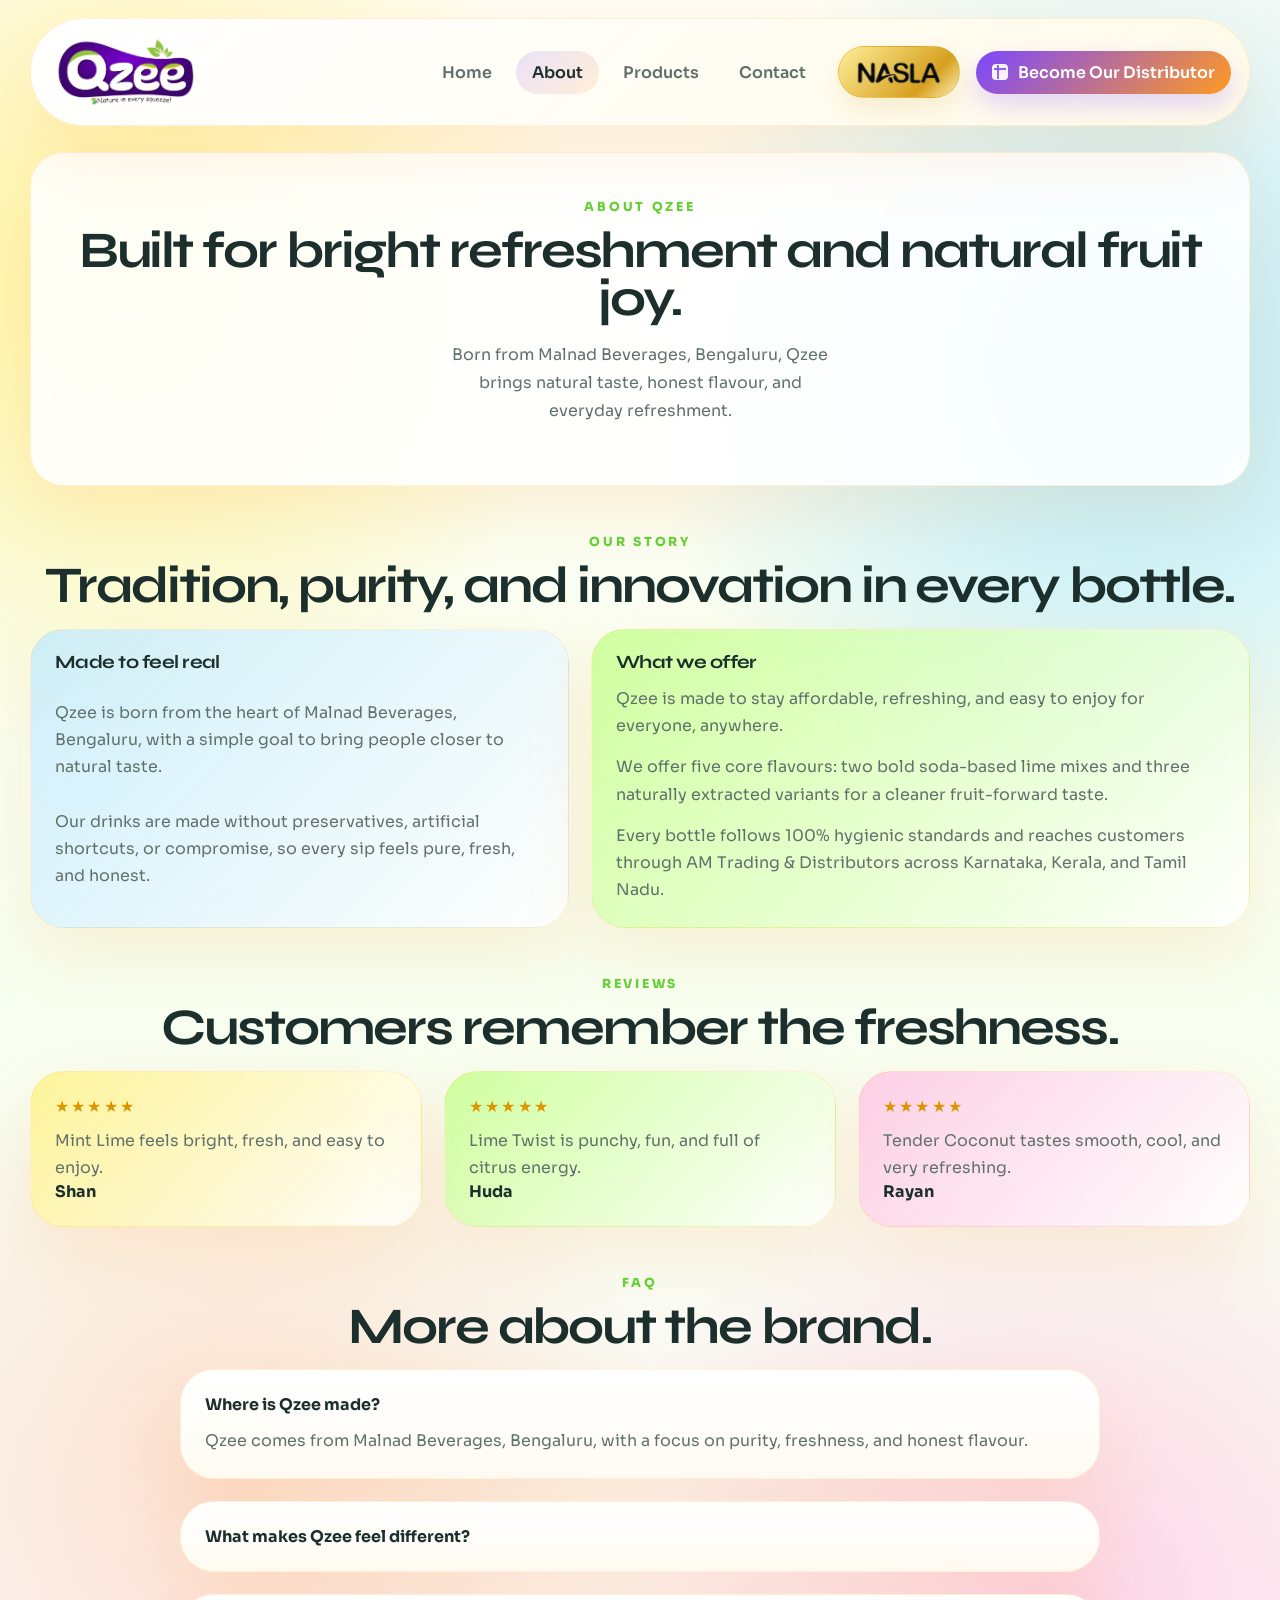
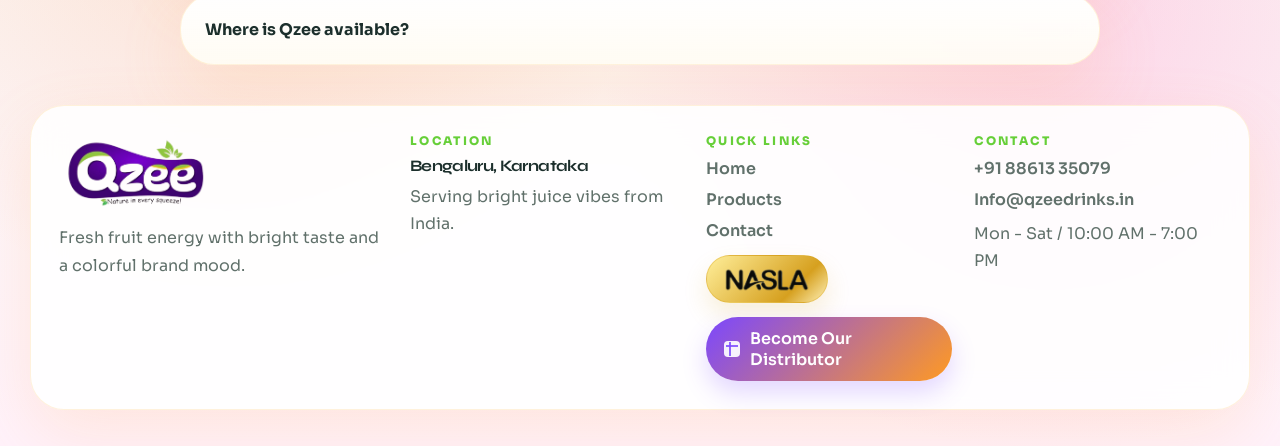
==== about.html @ eea26fae "rebuild the qzee drinks website" ====
<!DOCTYPE html>
<html lang="en">
  <head>
    <meta charset="UTF-8" />
    <meta name="viewport" content="width=device-width, initial-scale=1.0" />
    <title>About | Qzee Drinks</title>
    <link rel="preconnect" href="https://fonts.googleapis.com" />
    <link rel="preconnect" href="https://fonts.gstatic.com" crossorigin />
    <link
      href="https://fonts.googleapis.com/css2?family=Sora:wght@400;500;600;700;800&family=Syne:wght@600;700;800&display=swap"
      rel="stylesheet"
    />
    <link rel="stylesheet" href="styles.css" />
  </head>
  <body data-page="about">
    <div class="site-shell">
      <header class="site-header">
        <a class="brand" href="index.html"><img src="assets/qzee-logo.jpg" alt="Qzee Drinks logo" /></a>
        <button class="nav-toggle" aria-label="Open navigation" aria-expanded="false"><span></span><span></span><span></span></button>
        <nav class="site-nav">
          <a href="index.html">Home</a>
          <a class="active" href="about.html">About</a>
          <a href="products.html">Products</a>
          <a href="contact.html">Contact</a>
          <a class="nasla-link-nav" href="nasla.html" aria-label="NASLA Water">
            <img src="assets/nasla-logo.png" alt="NASLA logo" />
          </a>
          <a class="distributor-link" href="contact.html">
            <span class="distributor-icon" aria-hidden="true"></span>
            Become Our Distributor
          </a>
        </nav>
      </header>

      <main>
        <section class="page-hero simple-hero reveal">
          <div class="section-header centered">
            <p class="eyebrow">About Qzee</p>
            <h1>Built for bright refreshment and natural fruit joy.</h1>
            <p class="hero-text">Born from Malnad Beverages, Bengaluru, Qzee brings natural taste, honest flavour, and everyday refreshment.</p>
          </div>
        </section>

        <section class="section reveal">
          <div class="section-header centered">
            <p class="eyebrow">Our Story</p>
            <h2>Tradition, purity, and innovation in every bottle.</h2>
          </div>

          <div class="founder-layout">
            <article class="info-card tone-blue founder-story">
              <h3>Made to feel real</h3>
              <p>Qzee is born from the heart of Malnad Beverages, Bengaluru, with a simple goal to bring people closer to natural taste.</p>
              <p>Our drinks are made without preservatives, artificial shortcuts, or compromise, so every sip feels pure, fresh, and honest.</p>
            </article>

            <article class="info-card tone-green founder-story">
              <h3>What we offer</h3>
              <p>Qzee is made to stay affordable, refreshing, and easy to enjoy for everyone, anywhere.</p>
              <p>We offer five core flavours: two bold soda-based lime mixes and three naturally extracted variants for a cleaner fruit-forward taste.</p>
              <p>Every bottle follows 100% hygienic standards and reaches customers through AM Trading &amp; Distributors across Karnataka, Kerala, and Tamil Nadu.</p>
            </article>
          </div>
        </section>

        <section class="section reveal">
          <div class="section-header centered">
            <p class="eyebrow">Reviews</p>
            <h2>Customers remember the freshness.</h2>
          </div>

          <div class="card-grid three-col">
            <article class="info-card review-tone-1">
              <span class="stars">★★★★★</span>
              <p>Mint Lime feels bright, fresh, and easy to enjoy.</p>
              <strong>Shan</strong>
            </article>
            <article class="info-card review-tone-2">
              <span class="stars">★★★★★</span>
              <p>Lime Twist is punchy, fun, and full of citrus energy.</p>
              <strong>Huda</strong>
            </article>
            <article class="info-card review-tone-3">
              <span class="stars">★★★★★</span>
              <p>Tender Coconut tastes smooth, cool, and very refreshing.</p>
              <strong>Rayan</strong>
            </article>
          </div>
        </section>

        <section class="section reveal">
          <div class="section-header centered">
            <p class="eyebrow">FAQ</p>
            <h2>More about the brand.</h2>
          </div>

          <div class="faq-stack">
            <article class="faq-item active">
              <button class="faq-question" type="button">Where is Qzee made?</button>
              <div class="faq-answer">
                <p>Qzee comes from Malnad Beverages, Bengaluru, with a focus on purity, freshness, and honest flavour.</p>
              </div>
            </article>
            <article class="faq-item">
              <button class="faq-question" type="button">What makes Qzee feel different?</button>
              <div class="faq-answer">
                <p>Natural taste, no artificial shortcuts, hygienic production, and a refreshing experience that feels real.</p>
              </div>
            </article>
            <article class="faq-item">
              <button class="faq-question" type="button">Where is Qzee available?</button>
              <div class="faq-answer">
                <p>Qzee is supplied across Karnataka, Kerala, and Tamil Nadu through AM Trading &amp; Distributors.</p>
              </div>
            </article>
          </div>
        </section>
      </main>

      <footer class="site-footer">
        <div class="footer-grid">
          <div class="footer-brand"><img src="assets/qzee-logo.jpg" alt="Qzee Drinks logo" /><p>Fresh fruit energy with bright taste and a colorful brand mood.</p></div>
          <div class="footer-block"><span>Location</span><strong>Bengaluru, Karnataka</strong><p>Serving bright juice vibes from India.</p></div>
          <div class="footer-block"><span>Quick Links</span><a href="index.html">Home</a><a href="products.html">Products</a><a href="contact.html">Contact</a><a class="footer-nasla-btn" href="nasla.html" aria-label="NASLA Water"><img src="assets/nasla-logo.png" alt="NASLA logo" /></a><a class="footer-distributor-btn" href="contact.html"><span class="distributor-icon" aria-hidden="true"></span>Become Our Distributor</a></div>
          <div class="footer-block"><span>Contact</span><a href="tel:+918861335079">+91 88613 35079</a><a href="mailto:Info@qzeedrinks.in">Info@qzeedrinks.in</a><p>Mon - Sat / 10:00 AM - 7:00 PM</p></div>
        </div>
      </footer>
    </div>
    <script src="script.js"></script>
  </body>
</html>
---- styles.css ----
:root {
  --bg: #fffef4;
  --surface: rgba(255, 255, 255, 0.88);
  --line: rgba(255, 184, 64, 0.18);
  --text: #1c2f2c;
  --muted: #61716b;
  --green: #67cf39;
  --purple: #7b47ff;
  --orange: #ff9a22;
  --pink: #ff63b2;
  --yellow: #fff066;
  --blue: #98e2ff;
  --shadow: 0 26px 68px rgba(255, 163, 72, 0.16);
  --radius-xl: 34px;
  --radius-lg: 24px;
  --site-width: 1220px;
}

* {
  box-sizing: border-box;
}

html {
  scroll-behavior: smooth;
}

body {
  margin: 0;
  min-height: 100vh;
  overflow-x: hidden;
  font-family: "Sora", sans-serif;
  color: var(--text);
  background:
    radial-gradient(circle at 10% 14%, rgba(255, 240, 119, 0.72), transparent 22%),
    radial-gradient(circle at 88% 18%, rgba(152, 226, 255, 0.72), transparent 24%),
    radial-gradient(circle at 18% 72%, rgba(255, 144, 90, 0.24), transparent 24%),
    radial-gradient(circle at 82% 78%, rgba(255, 99, 178, 0.24), transparent 24%),
    linear-gradient(180deg, #fffdf4 0%, #f7fff0 48%, #fff2fb 100%);
}

img {
  display: block;
  max-width: 100%;
}

a {
  color: inherit;
  text-decoration: none;
}

h1,
h2,
h3,
p {
  margin: 0;
}

button,
input,
textarea {
  font: inherit;
}

.site-shell {
  width: min(calc(100% - 24px), var(--site-width));
  margin: 0 auto;
  padding: 18px 0 36px;
}

.site-header,
.site-footer,
.hero-home,
.page-hero,
.juice-card,
.info-card,
.faq-item,
.contact-form {
  background: var(--surface);
  border: 1px solid var(--line);
  box-shadow: var(--shadow);
  backdrop-filter: blur(16px);
}

.site-header {
  position: sticky;
  top: 14px;
  z-index: 20;
  display: flex;
  align-items: center;
  justify-content: space-between;
  gap: 18px;
  padding: 14px 18px;
  border-radius: 999px;
  background:
    linear-gradient(135deg, rgba(255, 255, 255, 0.94), rgba(255, 250, 230, 0.88)),
    var(--surface);
}

.brand {
  width: 160px;
  flex: 0 0 auto;
}

.site-nav {
  display: flex;
  align-items: center;
  gap: 8px;
}

.site-nav a {
  padding: 11px 16px;
  border-radius: 999px;
  font-weight: 600;
  color: var(--muted);
}

.distributor-link {
  display: inline-flex;
  align-items: center;
  gap: 10px;
  margin-left: 8px;
  padding: 11px 18px;
  border-radius: 999px;
  color: white !important;
  background: linear-gradient(135deg, var(--purple), var(--orange));
  box-shadow: 0 12px 24px rgba(126, 77, 255, 0.22);
}

.nasla-link-nav {
  display: inline-flex;
  align-items: center;
  justify-content: center;
  margin-left: 8px;
  min-height: 48px;
  padding: 8px 16px;
  border-radius: 999px;
  background: linear-gradient(135deg, #ffef9b, #d6a01f 72%, #fff1b8);
  border: 1px solid rgba(214, 160, 31, 0.34);
  box-shadow: 0 12px 24px rgba(214, 160, 31, 0.16);
}

.nasla-link-nav img {
  width: 88px;
  max-width: 100%;
}

.site-nav a.nasla-link-nav:hover,
.site-nav a.nasla-link-nav.active {
  background: linear-gradient(135deg, #fff2a6, #dda31e 72%, #fff5c0);
}

.site-nav a.distributor-link:hover,
.site-nav a.distributor-link.active {
  color: white !important;
  background: linear-gradient(135deg, var(--purple), var(--orange));
}

.distributor-icon {
  position: relative;
  width: 16px;
  height: 16px;
  border-radius: 4px;
  background: rgba(255, 255, 255, 0.92);
}

.distributor-icon::before,
.distributor-icon::after {
  content: "";
  position: absolute;
  background: rgba(126, 77, 255, 0.85);
}

.distributor-icon::before {
  left: 2px;
  right: 2px;
  top: 4px;
  height: 2px;
}

.distributor-icon::after {
  left: 5px;
  top: 1px;
  bottom: 1px;
  width: 2px;
}

.site-nav a.active,
.site-nav a:hover {
  color: var(--text);
  background: linear-gradient(135deg, rgba(123, 71, 255, 0.16), rgba(255, 154, 34, 0.14));
}

.nav-toggle {
  display: none;
  width: 48px;
  height: 48px;
  margin-left: auto;
  border-radius: 50%;
  border: 1px solid var(--line);
  background: rgba(255, 255, 255, 0.8);
  align-items: center;
  justify-content: center;
  flex-direction: column;
  gap: 5px;
}

.nav-toggle span {
  width: 22px;
  height: 2px;
  border-radius: 999px;
  background: var(--text);
}

main {
  padding-top: 26px;
}

.hero-home,
.juice-grid,
.card-grid,
.faq-stack,
.footer-grid {
  display: grid;
  gap: 22px;
}

.hero-home {
  position: relative;
  overflow: hidden;
  padding: 48px;
  border-radius: var(--radius-xl);
  grid-template-columns: 1.02fr 0.98fr;
  align-items: center;
  min-height: 620px;
  background:
    radial-gradient(circle at 14% 18%, rgba(223, 255, 119, 0.62), transparent 20%),
    radial-gradient(circle at 86% 22%, rgba(255, 194, 126, 0.52), transparent 22%),
    linear-gradient(145deg, rgba(255, 255, 255, 0.92), rgba(248, 255, 244, 0.82));
}

.shape {
  position: absolute;
  z-index: 0;
}

.blob-yellow,
.blob-green,
.blob-pink {
  border-radius: 50%;
}

.blob-yellow {
  width: 120px;
  height: 120px;
  right: 7%;
  top: 16%;
  background: radial-gradient(circle, #ffe473, #ff9c1f);
}

.blob-green {
  width: 84px;
  height: 84px;
  left: 5%;
  top: 14%;
  background: radial-gradient(circle, #ceff79, #62cd33);
}

.blob-pink {
  width: 92px;
  height: 92px;
  right: 18%;
  bottom: 10%;
  background: radial-gradient(circle, #ffc0e6, #ff5dac);
}

.leaf-left,
.leaf-right {
  width: 120px;
  height: 62px;
  border-radius: 100% 0 100% 0;
  background: linear-gradient(135deg, #a8ef64, #43be3c);
}

.leaf-left {
  left: 12%;
  bottom: 12%;
}

.leaf-right {
  right: 30%;
  top: 16%;
}

.hero-copy,
.hero-visual {
  position: relative;
  z-index: 1;
}

.eyebrow {
  display: inline-block;
  margin-bottom: 12px;
  font-size: 0.78rem;
  font-weight: 800;
  letter-spacing: 0.22em;
  text-transform: uppercase;
  color: var(--green);
}

h1,
h2,
h3,
.footer-block strong {
  font-family: "Syne", sans-serif;
  letter-spacing: -0.04em;
  line-height: 0.94;
}

.hero-copy h1,
.page-hero h1 {
  font-size: clamp(3.1rem, 7vw, 6rem);
}

.hero-text {
  max-width: 32ch;
  margin-top: 18px;
  color: var(--muted);
  line-height: 1.75;
}

.page-hero .hero-text,
.simple-hero .hero-text {
  margin-left: auto;
  margin-right: auto;
  text-align: center;
}

.hero-actions {
  display: flex;
  flex-wrap: wrap;
  gap: 14px;
  margin-top: 14px;
}

.button {
  display: inline-flex;
  align-items: center;
  justify-content: center;
  min-height: 54px;
  padding: 0 24px;
  border-radius: 999px;
  border: 0;
  font-weight: 700;
  cursor: pointer;
}

.button-primary {
  color: white;
  background: linear-gradient(135deg, #7b47ff, #ff8f1f 62%, #ff64b2);
  box-shadow: 0 18px 30px rgba(123, 71, 255, 0.24);
}

.button-secondary {
  background: linear-gradient(135deg, rgba(255, 255, 255, 0.92), rgba(255, 245, 223, 0.9));
}

.hero-visual {
  min-height: 460px;
}

.hero-bottles {
  position: absolute;
  inset: 144px 0 16px;
}

.hero-bottle {
  position: absolute;
  bottom: 0;
  width: 126px;
  filter: drop-shadow(0 22px 34px rgba(27, 47, 44, 0.16));
  transition: transform 220ms ease;
}

.hero-bottle-left {
  left: 25%;
  transform: rotate(-13deg);
}

.hero-bottle-right {
  right: 25%;
  transform: rotate(13deg);
}

.hero-media-surface {
  display: none;
  position: absolute;
  inset: 36px 22px 18px;
  align-content: end;
  border-radius: 36px;
  overflow: hidden;
  background:
    linear-gradient(180deg, rgba(255, 255, 255, 0.04), rgba(27, 47, 44, 0.16)),
    rgba(255, 255, 255, 0.42);
  border: 1px solid rgba(255, 255, 255, 0.46);
  box-shadow: 0 26px 44px rgba(27, 47, 44, 0.12);
  transition: transform 220ms ease;
}

.hero-media-image {
  position: absolute;
  inset: 0;
  background-image:
    linear-gradient(180deg, rgba(22, 34, 31, 0.04), rgba(22, 34, 31, 0.34)),
    url("assets/qzee-hero-products.jpg");
  background-size: cover;
  background-position: center;
  transform: scale(1.02);
}

.section {
  padding-top: 44px;
}

.section-header {
  margin-bottom: 18px;
}

.centered {
  text-align: center;
  justify-items: center;
}

.section-header h2,
.page-hero h1 {
  font-size: clamp(2.4rem, 4vw, 4.1rem);
}

.juice-grid {
  grid-template-columns: repeat(4, minmax(0, 1fr));
}

.juice-card {
  position: relative;
  overflow: hidden;
  min-height: 270px;
  padding: 22px 18px;
  border-radius: var(--radius-xl);
  background:
    radial-gradient(circle at top right, rgba(255, 255, 255, 0.88), transparent 30%),
    radial-gradient(circle at 16% 82%, rgba(255, 255, 255, 0.26), transparent 26%),
    linear-gradient(180deg, color-mix(in srgb, var(--card-color) 56%, white 44%), rgba(255,255,255,0.84));
  text-align: center;
  box-shadow: 0 18px 34px color-mix(in srgb, var(--card-color) 18%, rgba(27, 47, 44, 0.08));
}

.juice-card::before {
  content: "";
  position: absolute;
  width: 160px;
  height: 160px;
  top: -34px;
  right: -30px;
  border-radius: 50%;
  background: radial-gradient(circle, color-mix(in srgb, var(--card-color) 84%, white 16%), transparent 70%);
}

.juice-bottle-row {
  position: relative;
  z-index: 1;
  display: flex;
  justify-content: center;
  align-items: end;
  gap: 14px;
  margin-bottom: 18px;
}

.juice-bottle-unit {
  display: grid;
  justify-items: center;
  align-content: end;
  gap: 6px;
}

.juice-bottle-unit img {
  width: 76px;
  filter: drop-shadow(0 16px 24px rgba(27, 47, 44, 0.16));
  transition: transform 220ms ease, filter 220ms ease;
}

.juice-bottle-unit.small img {
  width: 54px;
}

.juice-bottle-unit span {
  padding: 5px 9px;
  border-radius: 999px;
  font-size: 0.68rem;
  font-weight: 800;
  letter-spacing: 0.04em;
  color: var(--text);
  background: rgba(255, 255, 255, 0.72);
  border: 1px solid rgba(28, 47, 44, 0.08);
}

.juice-card:hover .juice-bottle-unit img,
.juice-card:active .juice-bottle-unit img {
  transform: translateY(-8px) rotate(-7deg);
}

.juice-card:hover .juice-bottle-unit:last-child img,
.juice-card:active .juice-bottle-unit:last-child img {
  transform: translateY(-8px) rotate(7deg);
}

.juice-card h3 {
  position: relative;
  z-index: 1;
  font-size: 1.7rem;
}

.nasla-promo-card {
  background:
    radial-gradient(circle at 20% 18%, rgba(255, 222, 122, 0.2), transparent 20%),
    radial-gradient(circle at 84% 82%, rgba(255, 193, 69, 0.18), transparent 24%),
    linear-gradient(180deg, rgba(18, 18, 18, 0.96), rgba(8, 8, 8, 0.98)) !important;
  border: 1px solid rgba(243, 207, 104, 0.24);
  box-shadow: 0 22px 36px rgba(0, 0, 0, 0.28);
}

.nasla-promo-card::before {
  background: radial-gradient(circle, rgba(255, 214, 102, 0.24), transparent 70%);
}

.nasla-promo-card h3 {
  color: #ffe18b;
}

.nasla-promo-card .juice-bottle-row img {
  width: 92px;
  filter: drop-shadow(0 18px 28px rgba(0, 0, 0, 0.45));
}

.card-grid {
  grid-template-columns: repeat(3, minmax(0, 1fr));
}

.card-grid.two-col {
  grid-template-columns: repeat(2, minmax(0, 1fr));
}

.info-card,
.faq-item,
.contact-form {
  padding: 24px;
  border-radius: var(--radius-xl);
  background:
    linear-gradient(180deg, rgba(255, 255, 255, 0.9), rgba(255, 250, 240, 0.78)),
    var(--surface);
}

.founder-layout {
  display: grid;
  grid-template-columns: 0.9fr 1.1fr;
  gap: 22px;
}

.founder-visual,
.founder-story {
  height: 100%;
}

.founder-image {
  display: grid;
  gap: 18px;
  justify-items: center;
}

.founder-avatar {
  width: 180px;
  height: 180px;
  display: grid;
  place-items: center;
  border-radius: 50%;
  font-family: "Syne", sans-serif;
  font-size: 3rem;
  font-weight: 800;
  color: white;
  background: linear-gradient(135deg, var(--purple), var(--pink), var(--orange));
  box-shadow: 0 18px 40px rgba(126, 77, 255, 0.24);
}

.founder-badges {
  display: flex;
  flex-wrap: wrap;
  justify-content: center;
  gap: 10px;
}

.founder-badges span {
  padding: 10px 14px;
  border-radius: 999px;
  background: rgba(255, 255, 255, 0.72);
  border: 1px solid var(--line);
  font-size: 0.84rem;
  font-weight: 700;
}

.founder-story {
  display: grid;
  gap: 14px;
}

.info-card p,
.faq-answer p,
.footer-brand p,
.footer-block p {
  color: var(--muted);
  line-height: 1.7;
}

.review-tone-1,
.tone-yellow {
  background: linear-gradient(135deg, rgba(255, 240, 119, 0.72), rgba(255,255,255,0.82));
}

.review-tone-2,
.tone-green,
.tone-mint {
  background: linear-gradient(135deg, rgba(186, 255, 117, 0.66), rgba(255,255,255,0.82));
}

.review-tone-3,
.tone-pink {
  background: linear-gradient(135deg, rgba(255, 185, 223, 0.68), rgba(255,255,255,0.82));
}

.tone-orange {
  background: linear-gradient(135deg, rgba(255, 196, 120, 0.72), rgba(255,255,255,0.82));
}

.tone-blue {
  background: linear-gradient(135deg, rgba(189, 232, 255, 0.72), rgba(255,255,255,0.82));
}

.stars {
  display: inline-block;
  margin-bottom: 10px;
  color: #db9500;
  letter-spacing: 0.14em;
}

.faq-stack {
  max-width: 920px;
  margin: 0 auto;
}

.faq-item {
  overflow: hidden;
}

.faq-question {
  width: 100%;
  padding: 0;
  border: 0;
  background: transparent;
  text-align: left;
  color: var(--text);
  font-weight: 700;
  cursor: pointer;
}

.faq-answer {
  max-height: 0;
  overflow: hidden;
  transition: max-height 260ms ease, margin-top 260ms ease;
}

.faq-item.active .faq-answer {
  max-height: 180px;
  margin-top: 12px;
}

.simple-hero,
.page-hero {
  padding: 42px;
  border-radius: var(--radius-xl);
  text-align: center;
}

.best-seller-shell {
  padding: 32px;
  border-radius: var(--radius-xl);
  background:
    radial-gradient(circle at 12% 18%, rgba(255, 240, 119, 0.42), transparent 18%),
    radial-gradient(circle at 88% 18%, rgba(255, 127, 192, 0.24), transparent 20%),
    rgba(255, 255, 255, 0.62);
  border: 1px solid rgba(255, 255, 255, 0.58);
  box-shadow: 0 20px 36px rgba(255, 163, 72, 0.12);
}

.best-seller-shell .section-header {
  margin-bottom: 24px;
}

.best-seller-grid {
  display: grid;
  grid-auto-flow: column;
  grid-auto-columns: 100%;
  gap: 16px;
  padding: 6px 6px 10px;
  overflow-x: auto;
  scroll-snap-type: x mandatory;
  scrollbar-width: thin;
}

.seller-card {
  min-height: 420px;
  display: grid;
  align-content: center;
  justify-items: center;
  text-align: center;
  scroll-snap-align: start;
}

.seller-bottle {
  width: 118px;
  margin: 0 auto 18px;
  filter: drop-shadow(0 18px 28px rgba(27, 47, 44, 0.16));
}

.contact-form {
  display: grid;
  gap: 14px;
}

.contact-address {
  display: grid;
  gap: 16px;
  margin-top: 16px;
}

.contact-address-item {
  display: grid;
  gap: 6px;
  padding-bottom: 14px;
  border-bottom: 1px solid rgba(28, 47, 44, 0.1);
  justify-items: start;
}

.contact-address-item:last-child {
  padding-bottom: 0;
  border-bottom: 0;
}

.contact-address-item span {
  font-size: 0.78rem;
  font-weight: 800;
  letter-spacing: 0.16em;
  text-transform: uppercase;
  color: var(--green);
}

.contact-address-item a,
.contact-address-item p {
  margin: 0;
  color: var(--text);
  font-size: 1rem;
  line-height: 1.6;
}

.contact-form label {
  display: grid;
  gap: 8px;
  color: var(--text);
  font-weight: 600;
}

.contact-form input,
.contact-form textarea {
  width: 100%;
  padding: 15px 16px;
  border-radius: 16px;
  border: 1px solid rgba(28, 47, 44, 0.1);
  background: rgba(255, 255, 255, 0.74);
}

.form-status {
  min-height: 22px;
  font-weight: 700;
  color: var(--green);
}

.site-footer {
  margin-top: 40px;
  padding: 28px;
  border-radius: var(--radius-xl);
}

.footer-grid {
  grid-template-columns: 1.2fr 1fr 0.9fr 0.9fr;
  align-items: start;
}

.footer-brand img {
  width: min(160px, 100%);
  margin-bottom: 12px;
}

.footer-block {
  display: grid;
  gap: 10px;
}

.footer-block span {
  font-size: 0.74rem;
  font-weight: 800;
  letter-spacing: 0.2em;
  text-transform: uppercase;
  color: var(--green);
}

.footer-block a {
  color: var(--muted);
  font-weight: 600;
}

.footer-nasla-btn,
.footer-distributor-btn {
  display: inline-flex;
  align-items: center;
  justify-content: center;
  width: fit-content;
  min-height: 48px;
  margin-top: 4px;
  border-radius: 999px;
}

.footer-nasla-btn {
  padding: 8px 16px;
  background: linear-gradient(135deg, #ffef9b, #d6a01f 72%, #fff1b8);
  border: 1px solid rgba(214, 160, 31, 0.34);
  box-shadow: 0 12px 24px rgba(214, 160, 31, 0.16);
}

.footer-nasla-btn img {
  width: 88px;
  max-width: 100%;
}

.footer-distributor-btn {
  gap: 10px;
  padding: 11px 18px;
  color: white !important;
  background: linear-gradient(135deg, var(--purple), var(--orange));
  box-shadow: 0 12px 24px rgba(126, 77, 255, 0.22);
}

.footer-distributor-btn .distributor-icon {
  flex: 0 0 auto;
}

.reveal {
  opacity: 0;
  transform: translateY(28px);
  transition: opacity 720ms ease, transform 720ms ease;
}

.reveal.visible {
  opacity: 1;
  transform: translateY(0);
}

@media (max-width: 1100px) {
  .hero-home,
  .card-grid,
  .card-grid.two-col,
  .footer-grid,
  .founder-layout {
    grid-template-columns: 1fr 1fr;
  }

  .juice-grid {
    grid-template-columns: repeat(3, minmax(0, 1fr));
  }

  .hero-home {
    grid-template-columns: 1fr;
    text-align: center;
  }

  .hero-copy,
  .section-header,
  .footer-brand,
  .footer-block {
    justify-items: center;
    text-align: center;
  }

  .hero-text {
    margin-left: auto;
    margin-right: auto;
  }

  .hero-actions {
    justify-content: center;
  }
}

@media (max-width: 760px) {
  .site-shell {
    width: min(calc(100% - 14px), var(--site-width));
    padding-top: 12px;
  }

  .site-header {
    padding: 12px 14px;
    border-radius: 28px;
  }

  .brand {
    width: 138px;
  }

  .nav-toggle {
    display: inline-flex;
  }

  .site-nav {
    position: absolute;
    top: calc(100% + 10px);
    right: 0;
    width: min(260px, 86vw);
    padding: 16px;
    border-radius: 24px;
    background: rgba(255,255,255,0.94);
    border: 1px solid var(--line);
    box-shadow: var(--shadow);
    flex-direction: column;
    align-items: stretch;
    opacity: 0;
    pointer-events: none;
    transform: translateY(-10px);
  }

  .site-nav.open {
    opacity: 1;
    pointer-events: auto;
    transform: translateY(0);
  }

  .site-nav a {
    text-align: center;
  }

  .distributor-link {
    margin-left: 0;
    width: 100%;
    justify-content: center;
    padding: 13px 18px;
    color: white !important;
    background: linear-gradient(135deg, var(--purple), var(--orange));
    box-shadow: 0 12px 24px rgba(126, 77, 255, 0.22);
  }

  .nasla-link-nav {
    margin-left: 0;
    width: 100%;
    justify-content: center;
    min-height: 54px;
    padding: 10px 16px;
  }

  .nasla-link-nav img {
    width: 94px;
  }

  .site-nav a.distributor-link:hover,
  .site-nav a.distributor-link.active {
    justify-content: center;
    color: white !important;
    background: linear-gradient(135deg, var(--purple), var(--orange));
  }

  .site-nav a.nasla-link-nav:hover,
  .site-nav a.nasla-link-nav.active {
    color: #ffe395 !important;
    background: linear-gradient(135deg, #090909, #211b10 72%, #38280d);
  }

  .hero-home,
  .juice-grid,
  .card-grid,
  .card-grid.two-col,
  .footer-grid,
  .founder-layout {
    grid-template-columns: 1fr;
  }

  .hero-home,
  .page-hero,
  .simple-hero {
    padding: 24px 16px;
    text-align: center;
    min-height: auto;
  }

  .hero-home {
    grid-template-columns: 1fr;
  }

  .hero-copy,
  .section-header,
  .info-card,
  .faq-item,
  .footer-brand,
  .footer-block,
  .founder-story {
    justify-items: center;
    text-align: center;
  }

  .hero-copy h1,
  .page-hero h1 {
    font-size: clamp(2.35rem, 10vw, 3.3rem);
  }

  .hero-text {
    max-width: 28ch;
    margin-left: auto;
    margin-right: auto;
    font-size: 0.96rem;
  }

  .contact-address {
    justify-items: center;
  }

  .contact-address-item {
    width: 100%;
  }

  .hero-visual {
    min-height: 230px;
    order: 2;
    margin-top: 10px;
  }

  .hero-bottles {
    display: none;
  }

  .hero-media-surface {
    display: grid;
    inset: 0;
    border-radius: 28px;
  }

  .hero-actions {
    justify-content: center;
    margin-top: 6px;
    order: 3;
  }

  body[data-page="home"] .hero-actions {
    display: none;
  }

  .best-seller-grid {
    grid-auto-columns: 100%;
    gap: 12px;
    padding-bottom: 10px;
  }

  .best-seller-grid .seller-card {
    min-height: 270px;
  }

  .best-seller-grid .seller-card h3 {
    margin-top: 10px;
  }

  .best-seller-shell {
    padding: 22px 16px;
  }

  .section {
    padding-top: 22px;
  }

  .section-header h2 {
    font-size: clamp(2rem, 8vw, 2.8rem);
  }

  .juice-card {
    min-height: 220px;
    padding: 18px 16px;
  }

  .juice-card h3 {
    font-size: 1.5rem;
  }

  body[data-page="products"] .juice-grid {
    grid-template-columns: repeat(2, minmax(0, 1fr));
    gap: 12px;
  }

  body[data-page="products"] .juice-card {
    min-height: 210px;
    padding: 16px 12px;
    text-align: center;
  }

  body[data-page="products"] .juice-bottle-row {
    gap: 8px;
    margin-bottom: 14px;
  }

  body[data-page="products"] .juice-bottle-unit img {
    width: 48px;
  }

  body[data-page="products"] .juice-bottle-unit.small img {
    width: 34px;
  }

  body[data-page="products"] .juice-bottle-unit span {
    font-size: 0.52rem;
    padding: 4px 6px;
  }

  body[data-page="products"] .juice-card h3 {
    max-width: 6ch;
    margin: 0 auto;
    font-size: 1.18rem;
    line-height: 0.98;
  }

  body[data-page="home"] .juice-grid {
    grid-template-columns: repeat(2, minmax(0, 1fr));
    gap: 12px;
  }

  body[data-page="home"] .juice-card {
    min-height: 210px;
    padding: 16px 12px;
    text-align: center;
  }

  body[data-page="home"] .juice-card::before {
    width: 160px;
    height: 160px;
    top: -34px;
    right: -30px;
    background: radial-gradient(circle, color-mix(in srgb, var(--card-color) 84%, white 16%), transparent 70%);
  }

  body[data-page="home"] .juice-bottle-row {
    position: relative;
    right: auto;
    bottom: auto;
    margin-bottom: 14px;
    z-index: 1;
    gap: 8px;
  }

  body[data-page="home"] .juice-bottle-unit img {
    width: 48px;
  }

  body[data-page="home"] .juice-bottle-unit.small img {
    width: 34px;
  }

  body[data-page="home"] .juice-bottle-unit span {
    font-size: 0.52rem;
    padding: 4px 6px;
  }

  body[data-page="home"] .juice-card h3 {
    max-width: 6ch;
    margin: 0 auto;
    font-size: 1.18rem;
    line-height: 0.98;
    color: var(--text);
    text-shadow: none;
  }

  body[data-page="home"] .nasla-promo-card .juice-bottle-row img {
    width: 64px;
  }

.info-card,
.faq-item,
.contact-form {
  padding: 20px;
}
}

.nasla-page {
  color: #f8f2df;
  background:
    radial-gradient(circle at 18% 12%, rgba(255, 215, 95, 0.2), transparent 20%),
    radial-gradient(circle at 82% 18%, rgba(255, 197, 71, 0.18), transparent 22%),
    linear-gradient(180deg, #060606 0%, #13100a 42%, #0b0b0b 100%);
}

.nasla-shell {
  width: min(calc(100% - 32px), 1220px);
  margin: 0 auto;
  padding: 24px 0 42px;
}

.nasla-header,
.nasla-hero,
.nasla-card,
.nasla-band {
  border: 1px solid rgba(255, 210, 98, 0.18);
  background: linear-gradient(180deg, rgba(18, 18, 18, 0.94), rgba(8, 8, 8, 0.96));
  box-shadow: 0 24px 60px rgba(0, 0, 0, 0.34);
}

.nasla-header {
  display: flex;
  align-items: center;
  justify-content: space-between;
  gap: 18px;
  padding: 18px 22px;
  border-radius: 999px;
}

.nasla-brand {
  display: flex;
  align-items: center;
  gap: 14px;
}

.nasla-brand-mark {
  width: 154px;
  min-height: 66px;
  display: grid;
  place-items: center;
  padding: 10px 18px;
  border-radius: 20px;
  background: linear-gradient(135deg, #ffef9b, #d6a01f 72%, #fff1b8);
  box-shadow: inset 0 1px 0 rgba(255, 255, 255, 0.5), 0 12px 28px rgba(214, 160, 31, 0.22);
}

.nasla-brand-mark img {
  width: 100%;
  max-width: 110px;
}

.nasla-brand strong,
.nasla-link,
.nasla-card h3,
.nasla-band strong {
  font-family: "Syne", sans-serif;
}

.nasla-brand p,
.nasla-text,
.nasla-card p,
.nasla-band p {
  color: rgba(248, 242, 223, 0.74);
}

.nasla-link {
  display: inline-flex;
  align-items: center;
  justify-content: center;
  min-height: 48px;
  padding: 0 20px;
  border-radius: 999px;
  color: #131313;
  background: linear-gradient(135deg, #ffea95, #e2ab1a);
}

.nasla-hero {
  display: grid;
  grid-template-columns: 1.05fr 0.95fr;
  gap: 30px;
  align-items: center;
  margin-top: 24px;
  padding: 42px;
  border-radius: 38px;
  overflow: hidden;
}

.nasla-eyebrow {
  margin-bottom: 14px;
  font-size: 0.8rem;
  font-weight: 800;
  letter-spacing: 0.22em;
  text-transform: uppercase;
  color: #f1c64b;
}

.nasla-hero h1,
.nasla-section-head h2 {
  font-family: "Syne", sans-serif;
  letter-spacing: -0.04em;
  line-height: 0.96;
}

.nasla-hero h1 {
  max-width: 10ch;
  font-size: clamp(3rem, 7vw, 5.5rem);
}

.nasla-text {
  max-width: 42ch;
  margin-top: 20px;
  line-height: 1.8;
}

.nasla-points {
  display: flex;
  flex-wrap: wrap;
  gap: 10px;
  margin-top: 24px;
}

.nasla-points span {
  padding: 12px 16px;
  border-radius: 999px;
  color: #fff7dc;
  background: rgba(255, 211, 104, 0.12);
  border: 1px solid rgba(255, 211, 104, 0.18);
}

.nasla-bottle-stage {
  position: relative;
  min-height: 560px;
  display: grid;
  place-items: center;
}

.nasla-halo {
  position: absolute;
  width: 420px;
  height: 420px;
  border-radius: 50%;
  background:
    radial-gradient(circle, rgba(255, 226, 130, 0.55), rgba(255, 194, 64, 0.16) 48%, transparent 70%);
  filter: blur(8px);
}

.nasla-bottle-stage img {
  position: relative;
  z-index: 1;
  width: min(100%, 360px);
  filter: drop-shadow(0 24px 40px rgba(0, 0, 0, 0.5));
}

.nasla-section {
  padding-top: 34px;
}

.nasla-section-head {
  margin-bottom: 18px;
}

.nasla-section-head h2 {
  max-width: 13ch;
  font-size: clamp(2.2rem, 4.8vw, 4rem);
}

.nasla-grid {
  display: grid;
  grid-template-columns: repeat(3, minmax(0, 1fr));
  gap: 20px;
}

.nasla-grid.two {
  grid-template-columns: repeat(2, minmax(0, 1fr));
}

.nasla-card {
  padding: 28px;
  border-radius: 28px;
}

.nasla-card h3 {
  margin-bottom: 12px;
  font-size: 1.55rem;
  color: #ffe187;
}

.nasla-band {
  margin-top: 34px;
  padding: 34px;
  border-radius: 34px;
}

.nasla-band-copy {
  margin-bottom: 22px;
}

.nasla-band-copy h2 {
  max-width: 13ch;
  font-family: "Syne", sans-serif;
  font-size: clamp(2rem, 4vw, 3.4rem);
  letter-spacing: -0.04em;
  line-height: 0.98;
}

.nasla-benefits {
  display: grid;
  grid-template-columns: repeat(4, minmax(0, 1fr));
  gap: 18px;
}

.nasla-benefits article {
  padding: 22px;
  border-radius: 24px;
  background: linear-gradient(180deg, rgba(255, 214, 102, 0.12), rgba(255, 214, 102, 0.04));
  border: 1px solid rgba(255, 214, 102, 0.14);
}

.nasla-benefits strong {
  display: block;
  margin-bottom: 10px;
  color: #ffe187;
  font-size: 1.2rem;
}

@media (max-width: 760px) {
  .nasla-shell {
    width: min(calc(100% - 18px), 100%);
    padding: 14px 0 26px;
  }

  .nasla-header,
  .nasla-hero,
  .nasla-band,
  .nasla-card {
    border-radius: 26px;
  }

  .nasla-header,
  .nasla-hero {
    padding: 18px;
  }

  .nasla-brand {
    width: 100%;
    justify-content: center;
    text-align: center;
    flex-direction: column;
    gap: 10px;
  }

  .nasla-brand-mark {
    width: 132px;
    min-height: 58px;
    padding: 8px 14px;
  }

  .nasla-brand-mark img {
    max-width: 96px;
  }

  .nasla-header,
  .nasla-hero,
  .nasla-grid,
  .nasla-grid.two,
  .nasla-benefits {
    grid-template-columns: 1fr;
  }

  .nasla-header {
    flex-direction: column;
    align-items: stretch;
    border-radius: 28px;
  }

  .nasla-link {
    width: 100%;
  }

  .nasla-hero {
    gap: 18px;
    margin-top: 18px;
  }

  .nasla-copy,
  .nasla-section-head,
  .nasla-card,
  .nasla-band-copy {
    text-align: center;
  }

  .nasla-hero h1 {
    max-width: none;
    font-size: clamp(2.3rem, 10vw, 3.4rem);
  }

  .nasla-text,
  .nasla-section-head h2,
  .nasla-band-copy h2 {
    max-width: none;
  }

  .nasla-section-head h2,
  .nasla-band-copy h2 {
    font-size: clamp(1.8rem, 8vw, 2.5rem);
  }

  .nasla-points {
    justify-content: center;
    gap: 8px;
  }

  .nasla-bottle-stage {
    min-height: 320px;
  }

  .nasla-halo {
    width: 240px;
    height: 240px;
  }

  .nasla-bottle-stage img {
    width: min(100%, 190px);
  }

  .nasla-band {
    padding: 22px 18px;
  }

  .nasla-card,
  .nasla-benefits article {
    padding: 20px 16px;
  }
}
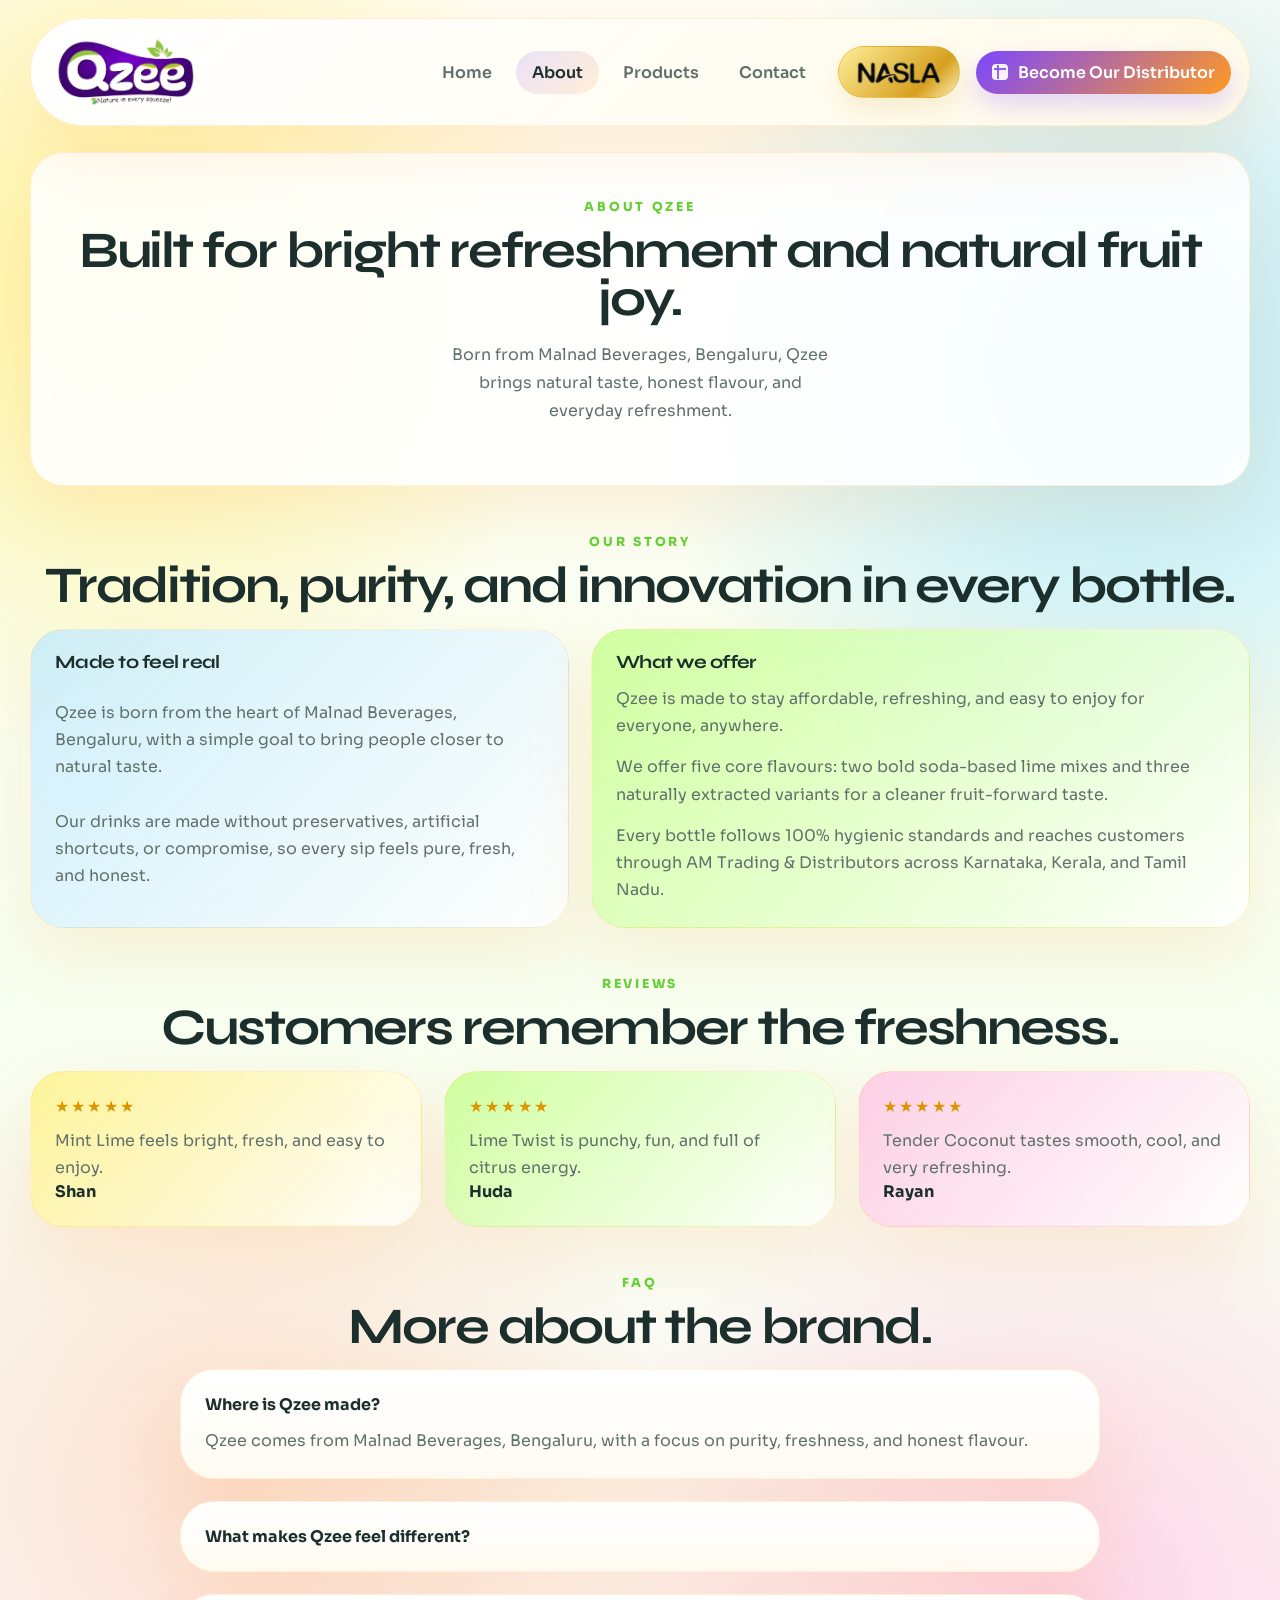
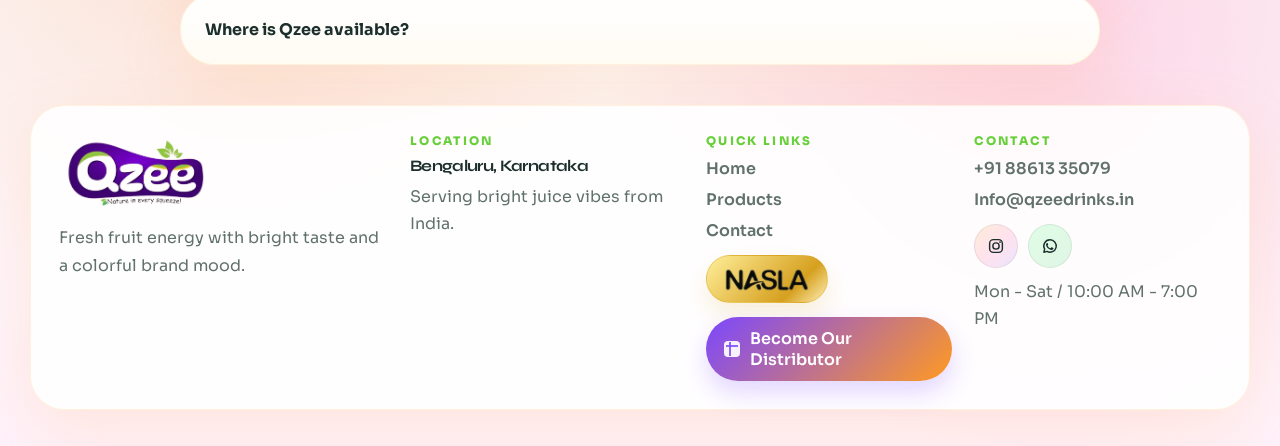
==== commit e287c538: "rebuild qzee drinks website" ====
--- a/about.html
+++ b/about.html
@@ -122,7 +122,7 @@
           <div class="footer-brand"><img src="assets/qzee-logo.jpg" alt="Qzee Drinks logo" /><p>Fresh fruit energy with bright taste and a colorful brand mood.</p></div>
           <div class="footer-block"><span>Location</span><strong>Bengaluru, Karnataka</strong><p>Serving bright juice vibes from India.</p></div>
           <div class="footer-block"><span>Quick Links</span><a href="index.html">Home</a><a href="products.html">Products</a><a href="contact.html">Contact</a><a class="footer-nasla-btn" href="nasla.html" aria-label="NASLA Water"><img src="assets/nasla-logo.png" alt="NASLA logo" /></a><a class="footer-distributor-btn" href="contact.html"><span class="distributor-icon" aria-hidden="true"></span>Become Our Distributor</a></div>
-          <div class="footer-block"><span>Contact</span><a href="tel:+918861335079">+91 88613 35079</a><a href="mailto:Info@qzeedrinks.in">Info@qzeedrinks.in</a><p>Mon - Sat / 10:00 AM - 7:00 PM</p></div>
+          <div class="footer-block"><span>Contact</span><a href="tel:+918861335079">+91 88613 35079</a><a href="mailto:Info@qzeedrinks.in">Info@qzeedrinks.in</a><div class="social-links footer-social-links"><a class="social-link instagram-link" href="https://www.instagram.com/qzee_drinks?igsh=amtldzd6ZnJyOWF2" target="_blank" rel="noreferrer" aria-label="Instagram"><svg viewBox="0 0 24 24" aria-hidden="true"><rect x="3.5" y="3.5" width="17" height="17" rx="5"></rect><circle cx="12" cy="12" r="4.2"></circle><circle cx="17.4" cy="6.7" r="1.2" class="fill-dot"></circle></svg></a><a class="social-link whatsapp-link" href="https://wa.me/918861335079" target="_blank" rel="noreferrer" aria-label="WhatsApp"><svg viewBox="0 0 24 24" aria-hidden="true"><path d="M12 3.75a8.25 8.25 0 0 0-7.12 12.41L3.75 20.25l4.21-1.1A8.25 8.25 0 1 0 12 3.75Z"></path><path d="M9.13 8.5c-.17-.38-.35-.39-.52-.4h-.45c-.16 0-.42.06-.64.3-.22.24-.84.82-.84 2s.86 2.31.98 2.47c.12.16 1.69 2.73 4.18 3.72 2.06.82 2.49.66 2.94.62.45-.04 1.46-.6 1.66-1.19.2-.59.2-1.09.14-1.19-.06-.1-.23-.16-.49-.29-.26-.12-1.53-.75-1.77-.84-.24-.09-.42-.12-.6.12-.18.24-.68.84-.84 1.01-.16.17-.31.19-.57.06-.26-.12-1.08-.4-2.06-1.29-.77-.69-1.29-1.55-1.44-1.81-.15-.26-.02-.4.11-.53.12-.12.26-.31.39-.47.13-.16.17-.27.26-.45.09-.18.04-.34-.02-.47-.06-.13-.54-1.32-.75-1.82Z" class="fill-icon"></path></svg></a></div><p>Mon - Sat / 10:00 AM - 7:00 PM</p></div>
         </div>
       </footer>
     </div>
--- a/styles.css
+++ b/styles.css
@@ -518,6 +518,14 @@
   font-size: 1.7rem;
 }
 
+.juice-copy {
+  position: relative;
+  z-index: 1;
+  margin-top: 10px;
+  color: var(--muted);
+  line-height: 1.55;
+}
+
 .nasla-promo-card {
   background:
     radial-gradient(circle at 20% 18%, rgba(255, 222, 122, 0.2), transparent 20%),
@@ -766,6 +774,68 @@
   color: var(--text);
   font-size: 1rem;
   line-height: 1.6;
+}
+
+.social-links {
+  display: flex;
+  flex-wrap: wrap;
+  gap: 10px;
+}
+
+.social-link {
+  display: inline-flex;
+  align-items: center;
+  justify-content: center;
+  width: 44px;
+  min-width: 44px;
+  min-height: 44px;
+  padding: 10px;
+  border-radius: 999px;
+  font-weight: 700;
+  background: rgba(255, 255, 255, 0.78);
+  border: 1px solid rgba(28, 47, 44, 0.08);
+  color: var(--text) !important;
+}
+
+.social-link span {
+  display: none;
+}
+
+.social-link svg {
+  width: 18px;
+  height: 18px;
+  fill: none;
+  stroke: currentColor;
+  stroke-width: 1.9;
+  stroke-linecap: round;
+  stroke-linejoin: round;
+}
+
+.social-link .fill-dot,
+.social-link .fill-icon {
+  fill: currentColor;
+  stroke: none;
+}
+
+.instagram-link {
+  background: linear-gradient(135deg, rgba(255, 176, 80, 0.22), rgba(255, 104, 160, 0.18), rgba(126, 77, 255, 0.14));
+}
+
+.whatsapp-link {
+  background: linear-gradient(135deg, rgba(121, 255, 157, 0.24), rgba(79, 212, 111, 0.18));
+}
+
+.social-strip {
+  display: grid;
+  gap: 18px;
+}
+
+.centered-social {
+  justify-content: center;
+}
+
+.footer-social-links {
+  margin-top: 4px;
 }
 
 .contact-form label {
@@ -1039,6 +1109,11 @@
     width: 100%;
   }
 
+  .social-links,
+  .footer-social-links {
+    justify-content: center;
+  }
+
   .hero-visual {
     min-height: 230px;
     order: 2;
@@ -1055,6 +1130,12 @@
     border-radius: 28px;
   }
 
+  .hero-media-image {
+    background-image:
+      linear-gradient(180deg, rgba(22, 34, 31, 0.04), rgba(22, 34, 31, 0.34)),
+      url("assets/home-mobile-hero.jpg");
+  }
+
   .hero-actions {
     justify-content: center;
     margin-top: 6px;
@@ -1101,27 +1182,34 @@
   }
 
   body[data-page="products"] .juice-grid {
-    grid-template-columns: repeat(2, minmax(0, 1fr));
-    gap: 12px;
+    grid-template-columns: 1fr;
+    gap: 14px;
   }
 
   body[data-page="products"] .juice-card {
-    min-height: 210px;
-    padding: 16px 12px;
-    text-align: center;
+    min-height: 188px;
+    padding: 14px 16px;
+    display: grid;
+    grid-template-columns: minmax(0, 1fr) auto;
+    grid-template-rows: auto auto;
+    align-items: start;
+    text-align: left;
   }
 
   body[data-page="products"] .juice-bottle-row {
-    gap: 8px;
-    margin-bottom: 14px;
+    gap: 10px;
+    margin-bottom: 0;
+    justify-content: flex-end;
+    grid-column: 2;
+    grid-row: 1 / span 2;
   }
 
   body[data-page="products"] .juice-bottle-unit img {
-    width: 48px;
+    width: 46px;
   }
 
   body[data-page="products"] .juice-bottle-unit.small img {
-    width: 34px;
+    width: 30px;
   }
 
   body[data-page="products"] .juice-bottle-unit span {
@@ -1130,46 +1218,63 @@
   }
 
   body[data-page="products"] .juice-card h3 {
-    max-width: 6ch;
-    margin: 0 auto;
-    font-size: 1.18rem;
-    line-height: 0.98;
+    max-width: 8ch;
+    margin: 0;
+    font-size: 1.1rem;
+    line-height: 0.95;
+    grid-column: 1;
+    grid-row: 1;
+  }
+
+  body[data-page="products"] .juice-copy {
+    max-width: 17ch;
+    margin-top: 8px;
+    padding-right: 10px;
+    font-size: 0.62rem;
+    line-height: 1.3;
+    grid-column: 1;
+    grid-row: 2;
   }
 
   body[data-page="home"] .juice-grid {
-    grid-template-columns: repeat(2, minmax(0, 1fr));
-    gap: 12px;
+    grid-template-columns: 1fr;
+    gap: 14px;
   }
 
   body[data-page="home"] .juice-card {
-    min-height: 210px;
-    padding: 16px 12px;
-    text-align: center;
+    min-height: 152px;
+    padding: 14px 16px;
+    display: grid;
+    grid-template-columns: minmax(0, 1fr) auto;
+    align-items: center;
+    text-align: left;
   }
 
   body[data-page="home"] .juice-card::before {
-    width: 160px;
-    height: 160px;
-    top: -34px;
-    right: -30px;
-    background: radial-gradient(circle, color-mix(in srgb, var(--card-color) 84%, white 16%), transparent 70%);
+    width: 132px;
+    height: 132px;
+    top: -24px;
+    right: -18px;
   }
 
   body[data-page="home"] .juice-bottle-row {
     position: relative;
     right: auto;
     bottom: auto;
-    margin-bottom: 14px;
+    margin-bottom: 0;
     z-index: 1;
-    gap: 8px;
+    gap: 10px;
+    justify-content: flex-end;
+    grid-column: 2;
+    grid-row: 1;
   }
 
   body[data-page="home"] .juice-bottle-unit img {
-    width: 48px;
+    width: 46px;
   }
 
   body[data-page="home"] .juice-bottle-unit.small img {
-    width: 34px;
+    width: 30px;
   }
 
   body[data-page="home"] .juice-bottle-unit span {
@@ -1178,16 +1283,22 @@
   }
 
   body[data-page="home"] .juice-card h3 {
-    max-width: 6ch;
-    margin: 0 auto;
-    font-size: 1.18rem;
-    line-height: 0.98;
+    max-width: 7ch;
+    margin: 0;
+    font-size: 1.3rem;
+    line-height: 0.92;
     color: var(--text);
     text-shadow: none;
+    grid-column: 1;
+    grid-row: 1;
   }
 
   body[data-page="home"] .nasla-promo-card .juice-bottle-row img {
     width: 64px;
+  }
+
+  body[data-page="home"] .nasla-promo-card h3 {
+    color: #ffe18b;
   }
 
 .info-card,
@@ -1232,15 +1343,22 @@
 .nasla-brand {
   display: flex;
   align-items: center;
+  flex-direction: row;
   gap: 14px;
 }
 
+.nasla-brand-copy {
+  display: grid;
+  gap: 2px;
+  justify-items: start;
+}
+
 .nasla-brand-mark {
-  width: 154px;
-  min-height: 66px;
+  width: 176px;
+  min-height: 74px;
   display: grid;
   place-items: center;
-  padding: 10px 18px;
+  padding: 10px 20px;
   border-radius: 20px;
   background: linear-gradient(135deg, #ffef9b, #d6a01f 72%, #fff1b8);
   box-shadow: inset 0 1px 0 rgba(255, 255, 255, 0.5), 0 12px 28px rgba(214, 160, 31, 0.22);
@@ -1248,7 +1366,7 @@
 
 .nasla-brand-mark img {
   width: 100%;
-  max-width: 110px;
+  max-width: 128px;
 }
 
 .nasla-brand strong,
@@ -1269,11 +1387,17 @@
   display: inline-flex;
   align-items: center;
   justify-content: center;
-  min-height: 48px;
-  padding: 0 20px;
-  border-radius: 999px;
-  color: #131313;
-  background: linear-gradient(135deg, #ffea95, #e2ab1a);
+  min-height: 44px;
+  padding: 7px 10px;
+  border-radius: 16px;
+  background: rgba(255, 255, 255, 0.96);
+  border: 1px solid rgba(255, 255, 255, 0.92);
+}
+
+.nasla-link img {
+  width: 72px;
+  max-width: 100%;
+  border-radius: 10px;
 }
 
 .nasla-hero {
@@ -1349,7 +1473,7 @@
 .nasla-bottle-stage img {
   position: relative;
   z-index: 1;
-  width: min(100%, 360px);
+  width: min(100%, 300px);
   filter: drop-shadow(0 24px 40px rgba(0, 0, 0, 0.5));
 }
 
@@ -1445,20 +1569,29 @@
 
   .nasla-brand {
     width: 100%;
-    justify-content: center;
-    text-align: center;
+    align-items: flex-start;
+    text-align: left;
     flex-direction: column;
     gap: 10px;
   }
 
   .nasla-brand-mark {
-    width: 132px;
-    min-height: 58px;
-    padding: 8px 14px;
+    width: 124px;
+    min-height: 54px;
+    padding: 8px 12px;
   }
 
   .nasla-brand-mark img {
-    max-width: 96px;
+    max-width: 92px;
+  }
+
+  .nasla-brand-copy {
+    justify-items: start;
+  }
+
+  .nasla-brand-copy strong,
+  .nasla-brand-copy p {
+    text-align: left;
   }
 
   .nasla-header,
@@ -1470,13 +1603,20 @@
   }
 
   .nasla-header {
-    flex-direction: column;
-    align-items: stretch;
+    flex-direction: row;
+    align-items: flex-start;
     border-radius: 28px;
   }
 
   .nasla-link {
-    width: 100%;
+    width: fit-content;
+    min-height: 40px;
+    padding: 6px 8px;
+    flex: 0 0 auto;
+  }
+
+  .nasla-link img {
+    width: 60px;
   }
 
   .nasla-hero {
@@ -1522,7 +1662,7 @@
   }
 
   .nasla-bottle-stage img {
-    width: min(100%, 190px);
+    width: min(100%, 160px);
   }
 
   .nasla-band {
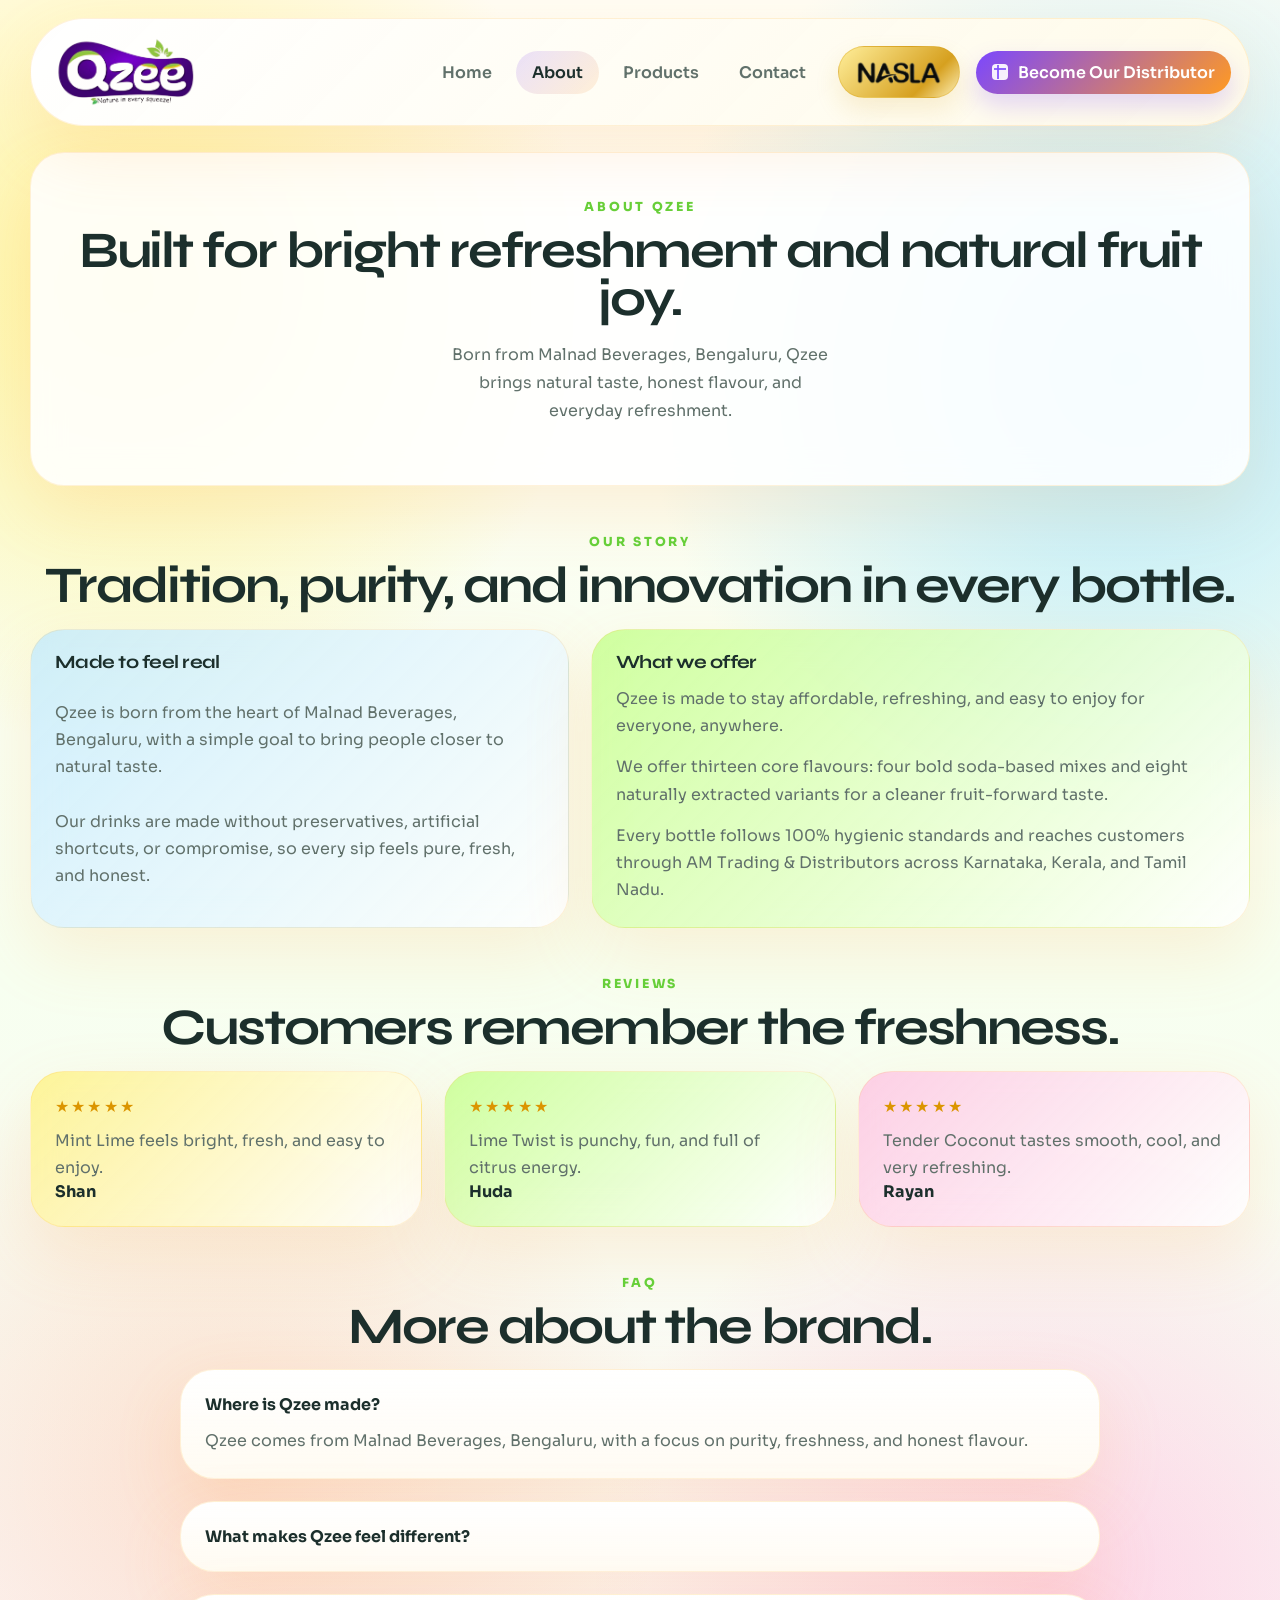
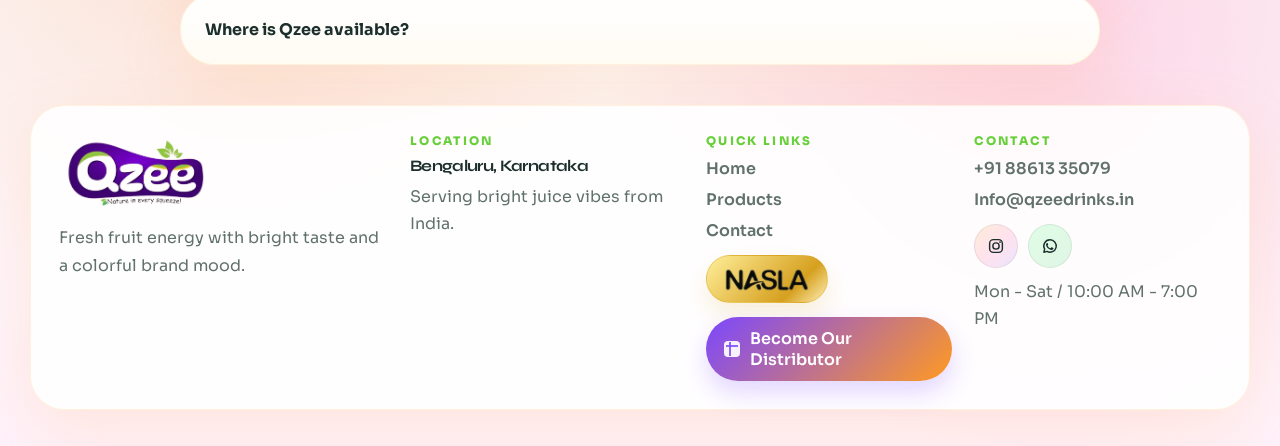
==== commit d2dad9ff: "rebuild qzee drinks website" ====
--- a/about.html
+++ b/about.html
@@ -57,7 +57,7 @@
             <article class="info-card tone-green founder-story">
               <h3>What we offer</h3>
               <p>Qzee is made to stay affordable, refreshing, and easy to enjoy for everyone, anywhere.</p>
-              <p>We offer five core flavours: two bold soda-based lime mixes and three naturally extracted variants for a cleaner fruit-forward taste.</p>
+              <p>We offer thirteen core flavours: four bold soda-based mixes and eight naturally extracted variants for a cleaner fruit-forward taste.</p>
               <p>Every bottle follows 100% hygienic standards and reaches customers through AM Trading &amp; Distributors across Karnataka, Kerala, and Tamil Nadu.</p>
             </article>
           </div>
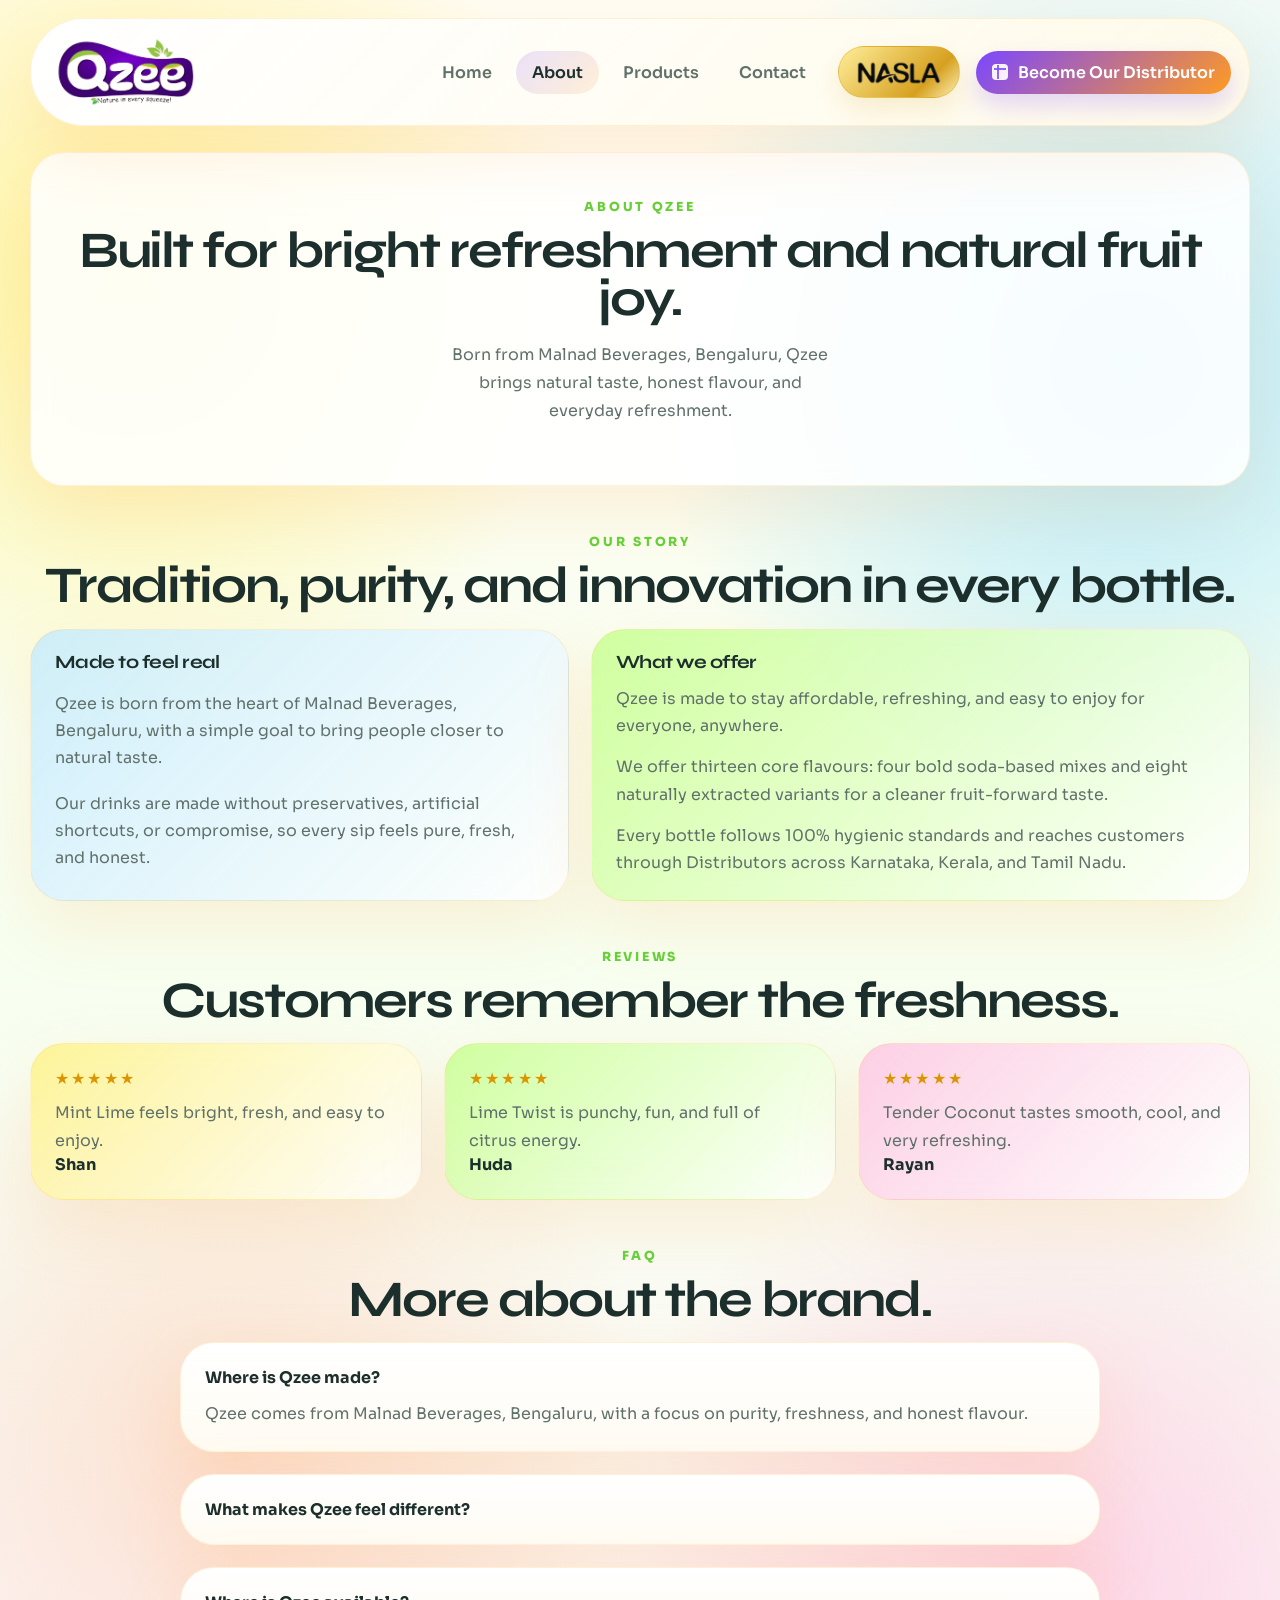
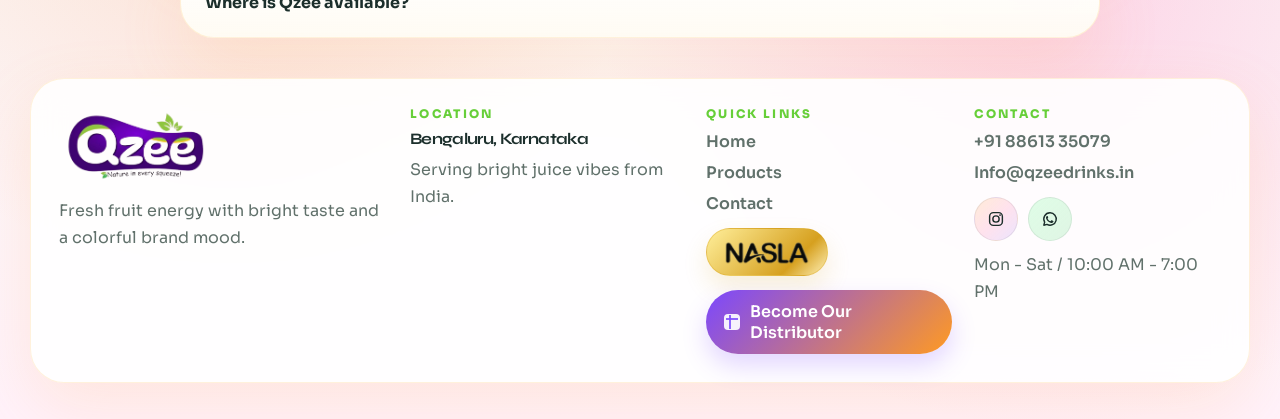
==== commit 84f1ce24: "rebuild qzee website" ====
--- a/about.html
+++ b/about.html
@@ -58,7 +58,7 @@
               <h3>What we offer</h3>
               <p>Qzee is made to stay affordable, refreshing, and easy to enjoy for everyone, anywhere.</p>
               <p>We offer thirteen core flavours: four bold soda-based mixes and eight naturally extracted variants for a cleaner fruit-forward taste.</p>
-              <p>Every bottle follows 100% hygienic standards and reaches customers through AM Trading &amp; Distributors across Karnataka, Kerala, and Tamil Nadu.</p>
+              <p>Every bottle follows 100% hygienic standards and reaches customers through Distributors across Karnataka, Kerala, and Tamil Nadu.</p>
             </article>
           </div>
         </section>
@@ -110,7 +110,7 @@
             <article class="faq-item">
               <button class="faq-question" type="button">Where is Qzee available?</button>
               <div class="faq-answer">
-                <p>Qzee is supplied across Karnataka, Kerala, and Tamil Nadu through AM Trading &amp; Distributors.</p>
+                <p>Qzee is supplied across Karnataka, Kerala, and Tamil Nadu</p>
               </div>
             </article>
           </div>
--- a/styles.css
+++ b/styles.css
@@ -474,6 +474,11 @@
   margin-bottom: 18px;
 }
 
+.dual-bottle-card .juice-bottle-row {
+  gap: 10px;
+  margin-bottom: 14px;
+}
+
 .juice-bottle-unit {
   display: grid;
   justify-items: center;
@@ -489,6 +494,14 @@
 
 .juice-bottle-unit.small img {
   width: 54px;
+}
+
+.dual-bottle-card .juice-bottle-unit img {
+  width: 66px;
+}
+
+.dual-bottle-card .juice-bottle-unit.small img {
+  width: 46px;
 }
 
 .juice-bottle-unit span {
@@ -516,6 +529,10 @@
   position: relative;
   z-index: 1;
   font-size: 1.7rem;
+}
+
+.dual-bottle-card h3 {
+  margin-top: 4px;
 }
 
 .juice-copy {
@@ -852,6 +869,14 @@
   border-radius: 16px;
   border: 1px solid rgba(28, 47, 44, 0.1);
   background: rgba(255, 255, 255, 0.74);
+}
+
+.honeypot-field {
+  display: none !important;
+  position: absolute;
+  left: -9999px;
+  opacity: 0;
+  pointer-events: none;
 }
 
 .form-status {
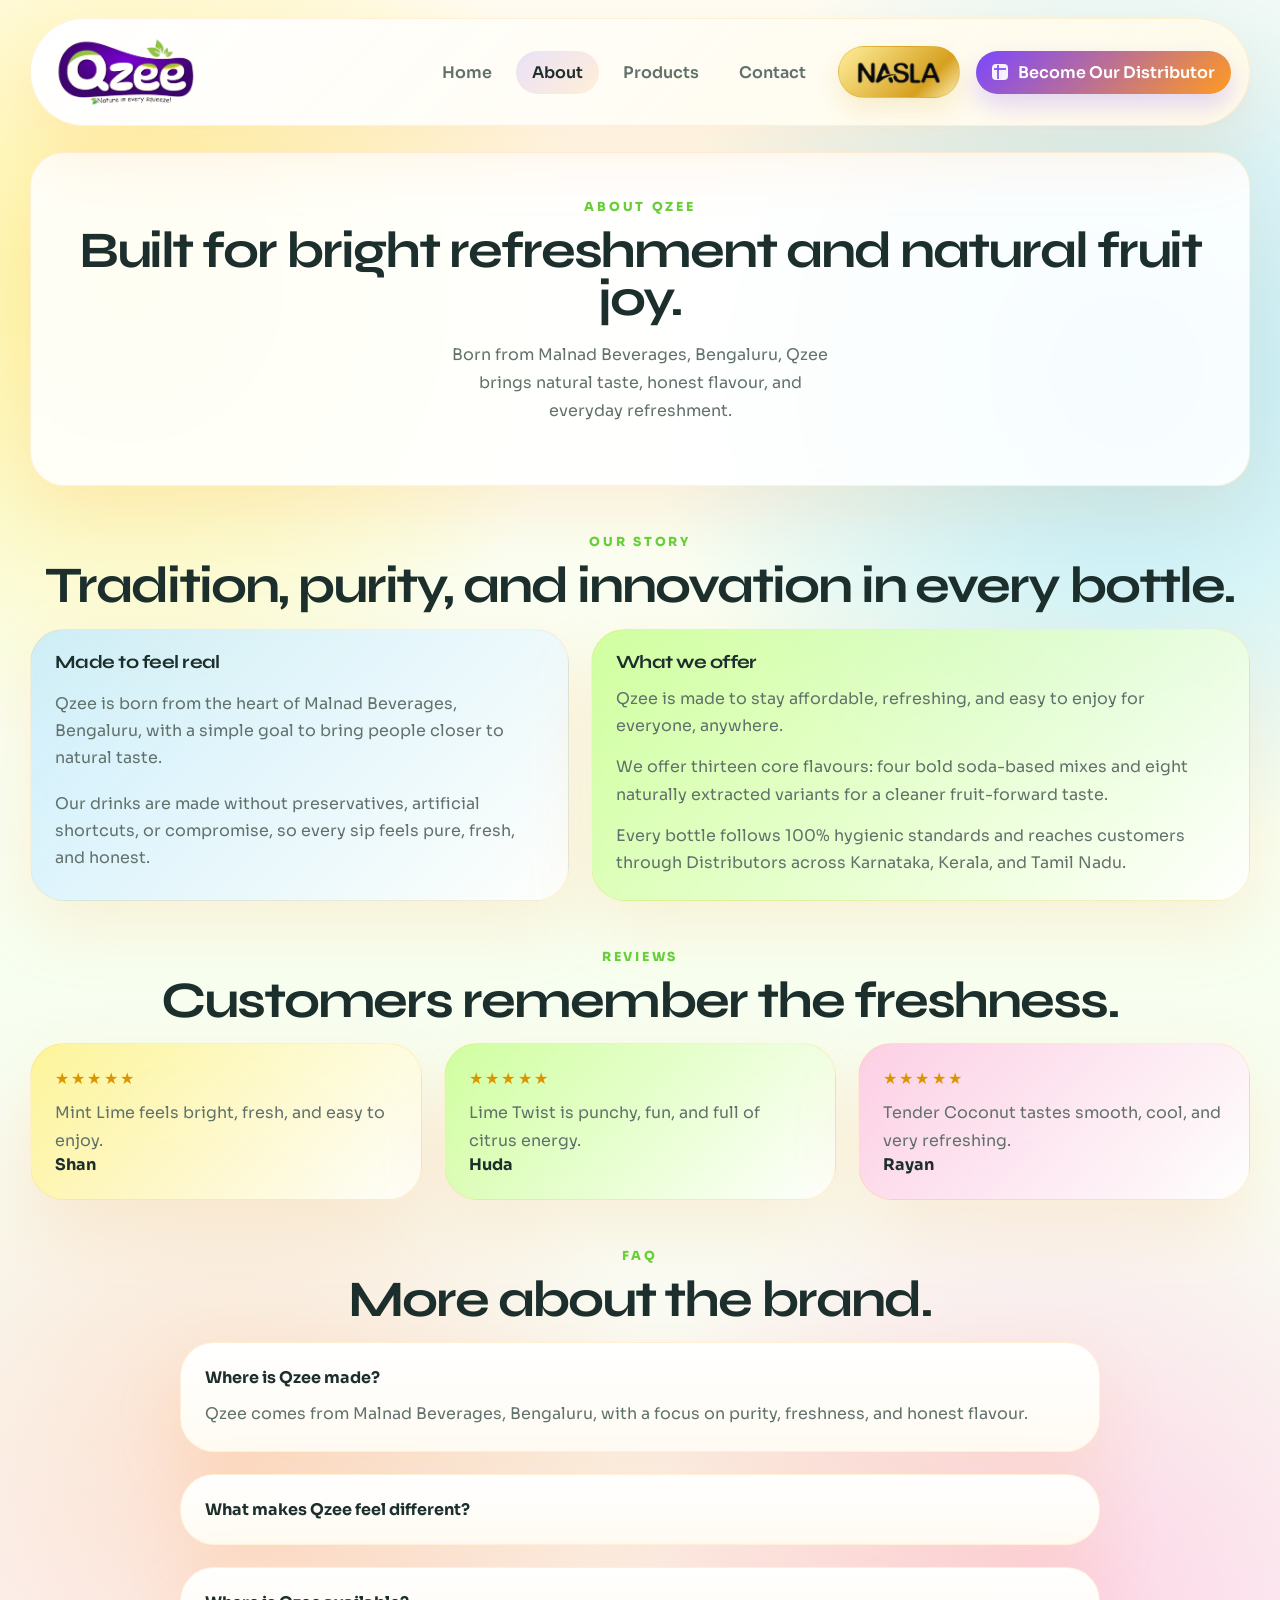
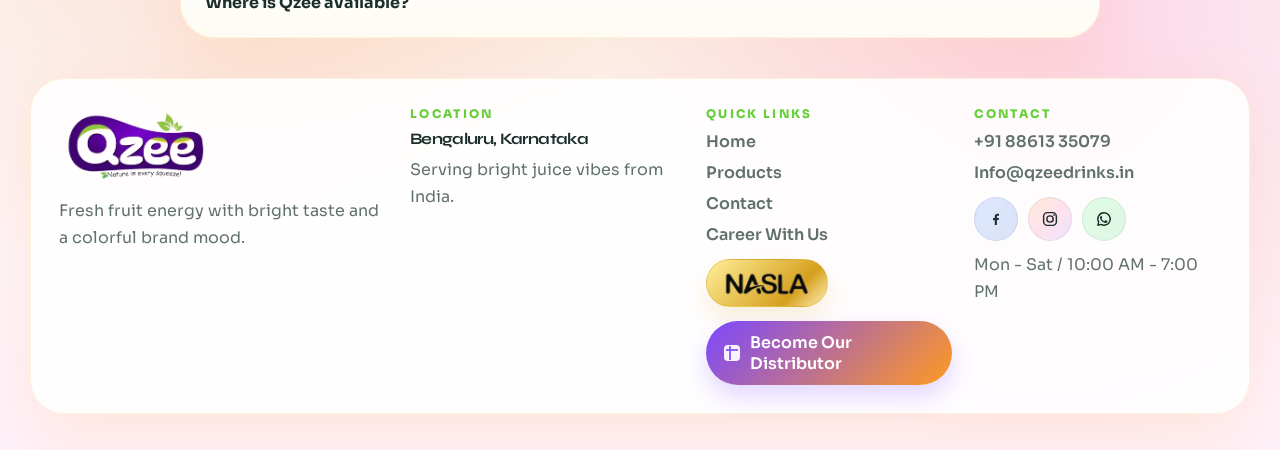
==== commit e882a86e: "rebuild qzee website" ====
--- a/about.html
+++ b/about.html
@@ -10,6 +10,9 @@
       href="https://fonts.googleapis.com/css2?family=Sora:wght@400;500;600;700;800&family=Syne:wght@600;700;800&display=swap"
       rel="stylesheet"
     />
+    <link rel="icon" type="image/svg+xml" href="assets/qzee-logo.svg" />
+    <link rel="shortcut icon" href="assets/qzee-logo.svg" />
+    <link rel="apple-touch-icon" href="assets/qzee-logo.jpg" />
     <link rel="stylesheet" href="styles.css" />
   </head>
   <body data-page="about">
@@ -121,8 +124,8 @@
         <div class="footer-grid">
           <div class="footer-brand"><img src="assets/qzee-logo.jpg" alt="Qzee Drinks logo" /><p>Fresh fruit energy with bright taste and a colorful brand mood.</p></div>
           <div class="footer-block"><span>Location</span><strong>Bengaluru, Karnataka</strong><p>Serving bright juice vibes from India.</p></div>
-          <div class="footer-block"><span>Quick Links</span><a href="index.html">Home</a><a href="products.html">Products</a><a href="contact.html">Contact</a><a class="footer-nasla-btn" href="nasla.html" aria-label="NASLA Water"><img src="assets/nasla-logo.png" alt="NASLA logo" /></a><a class="footer-distributor-btn" href="contact.html"><span class="distributor-icon" aria-hidden="true"></span>Become Our Distributor</a></div>
-          <div class="footer-block"><span>Contact</span><a href="tel:+918861335079">+91 88613 35079</a><a href="mailto:Info@qzeedrinks.in">Info@qzeedrinks.in</a><div class="social-links footer-social-links"><a class="social-link instagram-link" href="https://www.instagram.com/qzee_drinks?igsh=amtldzd6ZnJyOWF2" target="_blank" rel="noreferrer" aria-label="Instagram"><svg viewBox="0 0 24 24" aria-hidden="true"><rect x="3.5" y="3.5" width="17" height="17" rx="5"></rect><circle cx="12" cy="12" r="4.2"></circle><circle cx="17.4" cy="6.7" r="1.2" class="fill-dot"></circle></svg></a><a class="social-link whatsapp-link" href="https://wa.me/918861335079" target="_blank" rel="noreferrer" aria-label="WhatsApp"><svg viewBox="0 0 24 24" aria-hidden="true"><path d="M12 3.75a8.25 8.25 0 0 0-7.12 12.41L3.75 20.25l4.21-1.1A8.25 8.25 0 1 0 12 3.75Z"></path><path d="M9.13 8.5c-.17-.38-.35-.39-.52-.4h-.45c-.16 0-.42.06-.64.3-.22.24-.84.82-.84 2s.86 2.31.98 2.47c.12.16 1.69 2.73 4.18 3.72 2.06.82 2.49.66 2.94.62.45-.04 1.46-.6 1.66-1.19.2-.59.2-1.09.14-1.19-.06-.1-.23-.16-.49-.29-.26-.12-1.53-.75-1.77-.84-.24-.09-.42-.12-.6.12-.18.24-.68.84-.84 1.01-.16.17-.31.19-.57.06-.26-.12-1.08-.4-2.06-1.29-.77-.69-1.29-1.55-1.44-1.81-.15-.26-.02-.4.11-.53.12-.12.26-.31.39-.47.13-.16.17-.27.26-.45.09-.18.04-.34-.02-.47-.06-.13-.54-1.32-.75-1.82Z" class="fill-icon"></path></svg></a></div><p>Mon - Sat / 10:00 AM - 7:00 PM</p></div>
+          <div class="footer-block"><span>Quick Links</span><a href="index.html">Home</a><a href="products.html">Products</a><a href="contact.html">Contact</a><a href="mailto:Info@qzeedrinks.in?subject=Career%20With%20Us">Career With Us</a><a class="footer-nasla-btn" href="nasla.html" aria-label="NASLA Water"><img src="assets/nasla-logo.png" alt="NASLA logo" /></a><a class="footer-distributor-btn" href="contact.html"><span class="distributor-icon" aria-hidden="true"></span>Become Our Distributor</a></div>
+          <div class="footer-block"><span>Contact</span><a href="tel:+918861335079">+91 88613 35079</a><a href="mailto:Info@qzeedrinks.in">Info@qzeedrinks.in</a><div class="social-links footer-social-links"><a class="social-link facebook-link" href="https://www.facebook.com/qzeedrinks" target="_blank" rel="noreferrer" aria-label="Facebook"><svg viewBox="0 0 24 24" aria-hidden="true"><path d="M13.2 20v-6.6h2.3l.4-2.7h-2.7V9c0-.8.2-1.4 1.4-1.4H16V5.2c-.3 0-1.1-.1-2.1-.1-2.1 0-3.5 1.3-3.5 3.7v2h-2.3v2.7h2.3V20h2.8Z" class="fill-icon"></path></svg></a><a class="social-link instagram-link" href="https://www.instagram.com/qzee_drinks?igsh=amtldzd6ZnJyOWF2" target="_blank" rel="noreferrer" aria-label="Instagram"><svg viewBox="0 0 24 24" aria-hidden="true"><rect x="3.5" y="3.5" width="17" height="17" rx="5"></rect><circle cx="12" cy="12" r="4.2"></circle><circle cx="17.4" cy="6.7" r="1.2" class="fill-dot"></circle></svg></a><a class="social-link whatsapp-link" href="https://wa.me/918861335079" target="_blank" rel="noreferrer" aria-label="WhatsApp"><svg viewBox="0 0 24 24" aria-hidden="true"><path d="M12 3.75a8.25 8.25 0 0 0-7.12 12.41L3.75 20.25l4.21-1.1A8.25 8.25 0 1 0 12 3.75Z"></path><path d="M9.13 8.5c-.17-.38-.35-.39-.52-.4h-.45c-.16 0-.42.06-.64.3-.22.24-.84.82-.84 2s.86 2.31.98 2.47c.12.16 1.69 2.73 4.18 3.72 2.06.82 2.49.66 2.94.62.45-.04 1.46-.6 1.66-1.19.2-.59.2-1.09.14-1.19-.06-.1-.23-.16-.49-.29-.26-.12-1.53-.75-1.77-.84-.24-.09-.42-.12-.6.12-.18.24-.68.84-.84 1.01-.16.17-.31.19-.57.06-.26-.12-1.08-.4-2.06-1.29-.77-.69-1.29-1.55-1.44-1.81-.15-.26-.02-.4.11-.53.12-.12.26-.31.39-.47.13-.16.17-.27.26-.45.09-.18.04-.34-.02-.47-.06-.13-.54-1.32-.75-1.82Z" class="fill-icon"></path></svg></a></div><p>Mon - Sat / 10:00 AM - 7:00 PM</p></div>
         </div>
       </footer>
     </div>
--- a/styles.css
+++ b/styles.css
@@ -487,21 +487,38 @@
 }
 
 .juice-bottle-unit img {
-  width: 76px;
+  --juice-scale: 1;
+  --juice-lift: 0px;
+  --juice-rotate: 0deg;
+  width: auto;
+  height: 138px;
+  max-width: 76px;
   filter: drop-shadow(0 16px 24px rgba(27, 47, 44, 0.16));
+  transform: translateY(var(--juice-lift)) rotate(var(--juice-rotate)) scale(var(--juice-scale));
+  transform-origin: center bottom;
   transition: transform 220ms ease, filter 220ms ease;
 }
 
 .juice-bottle-unit.small img {
-  width: 54px;
+  width: auto;
+  height: 102px;
+  max-width: 54px;
 }
 
 .dual-bottle-card .juice-bottle-unit img {
-  width: 66px;
+  width: auto;
+  height: 126px;
+  max-width: 66px;
 }
 
 .dual-bottle-card .juice-bottle-unit.small img {
-  width: 46px;
+  width: auto;
+  height: 90px;
+  max-width: 46px;
+}
+
+.bottle-boost {
+  --juice-scale: 1.34;
 }
 
 .juice-bottle-unit span {
@@ -517,12 +534,14 @@
 
 .juice-card:hover .juice-bottle-unit img,
 .juice-card:active .juice-bottle-unit img {
-  transform: translateY(-8px) rotate(-7deg);
+  --juice-lift: -8px;
+  --juice-rotate: -7deg;
 }
 
 .juice-card:hover .juice-bottle-unit:last-child img,
 .juice-card:active .juice-bottle-unit:last-child img {
-  transform: translateY(-8px) rotate(7deg);
+  --juice-lift: -8px;
+  --juice-rotate: 7deg;
 }
 
 .juice-card h3 {
@@ -836,6 +855,10 @@
 
 .instagram-link {
   background: linear-gradient(135deg, rgba(255, 176, 80, 0.22), rgba(255, 104, 160, 0.18), rgba(126, 77, 255, 0.14));
+}
+
+.facebook-link {
+  background: linear-gradient(135deg, rgba(111, 168, 255, 0.24), rgba(54, 104, 217, 0.18));
 }
 
 .whatsapp-link {
@@ -1157,8 +1180,10 @@
 
   .hero-media-image {
     background-image:
-      linear-gradient(180deg, rgba(22, 34, 31, 0.04), rgba(22, 34, 31, 0.34)),
-      url("assets/home-mobile-hero.jpg");
+      linear-gradient(180deg, rgba(255, 255, 255, 0.02), rgba(255, 255, 255, 0.08)),
+      url("assets/home-mobile-hero-v2.jpeg");
+    background-size: cover;
+    background-position: center center;
   }
 
   .hero-actions {
@@ -1230,11 +1255,15 @@
   }
 
   body[data-page="products"] .juice-bottle-unit img {
-    width: 46px;
+    width: auto;
+    height: 78px;
+    max-width: 46px;
   }
 
   body[data-page="products"] .juice-bottle-unit.small img {
-    width: 30px;
+    width: auto;
+    height: 54px;
+    max-width: 30px;
   }
 
   body[data-page="products"] .juice-bottle-unit span {
@@ -1295,11 +1324,15 @@
   }
 
   body[data-page="home"] .juice-bottle-unit img {
-    width: 46px;
+    width: auto;
+    height: 74px;
+    max-width: 46px;
   }
 
   body[data-page="home"] .juice-bottle-unit.small img {
-    width: 30px;
+    width: auto;
+    height: 52px;
+    max-width: 30px;
   }
 
   body[data-page="home"] .juice-bottle-unit span {
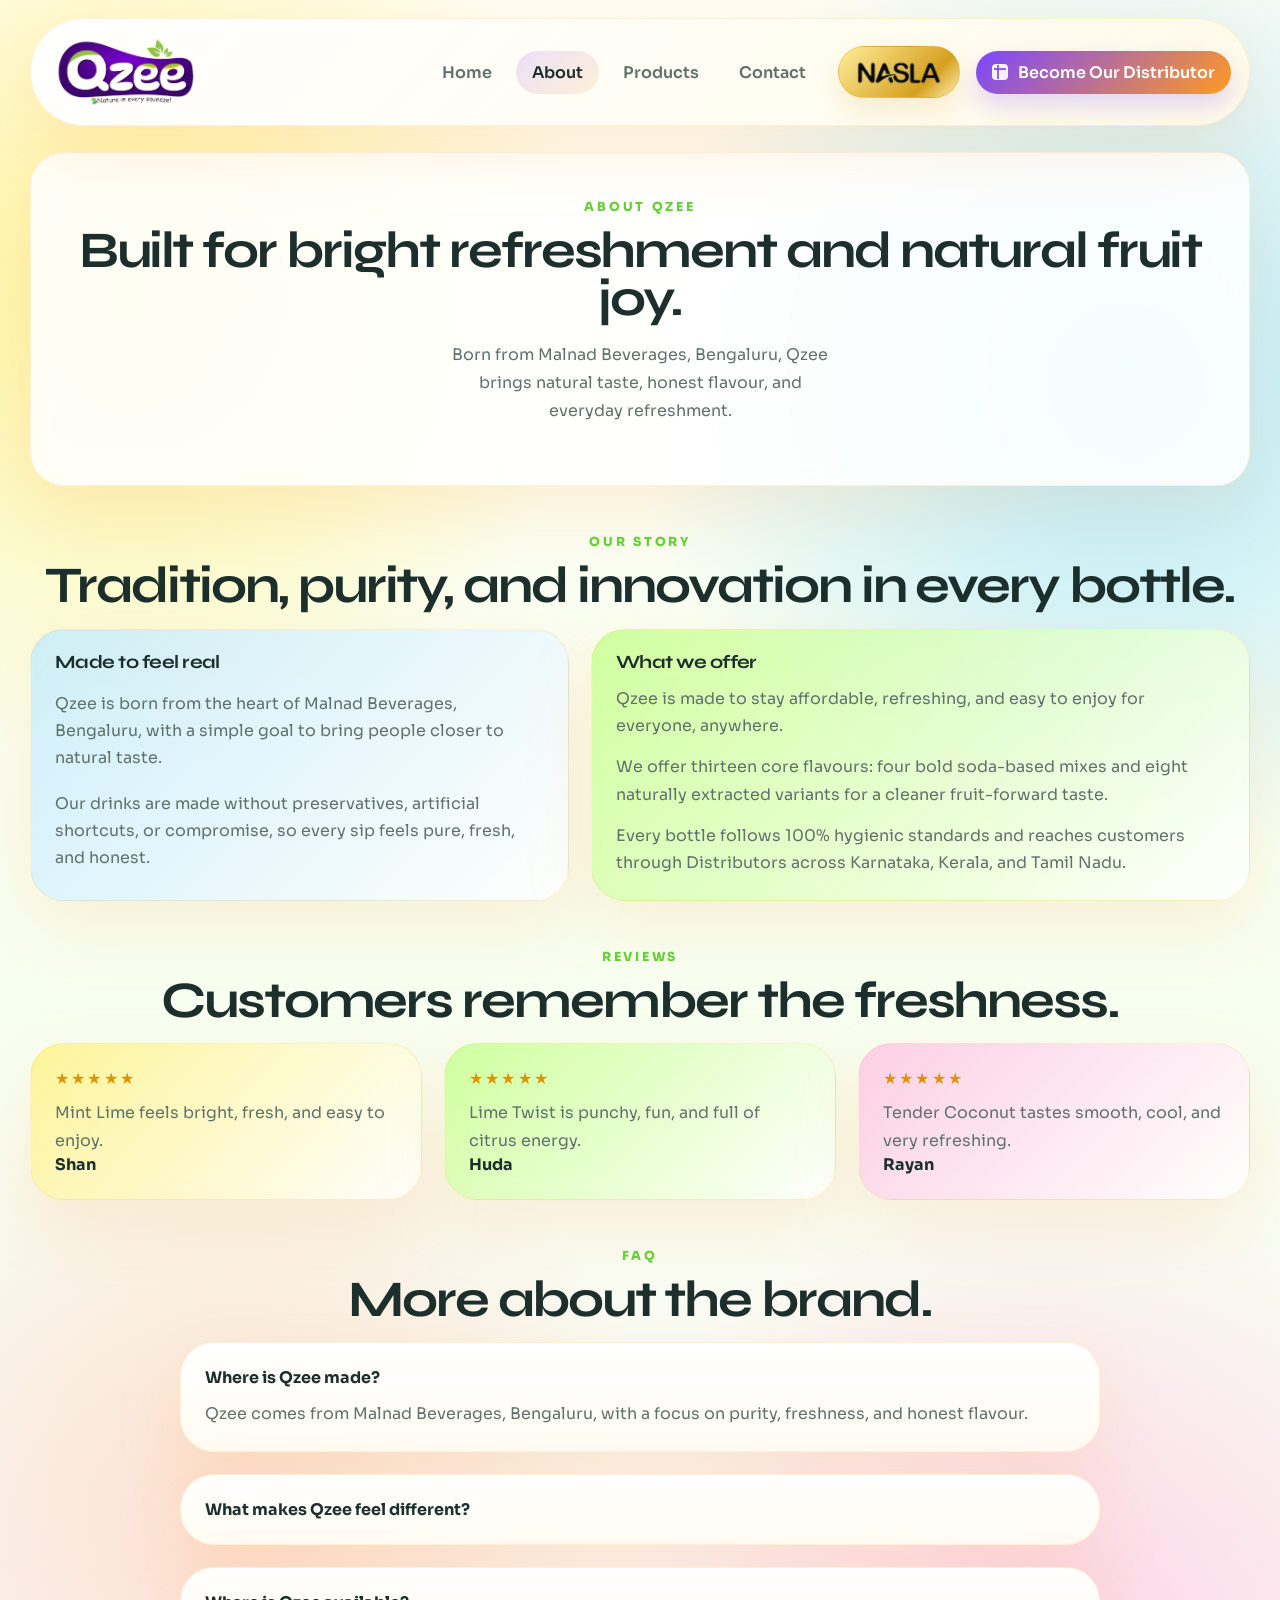
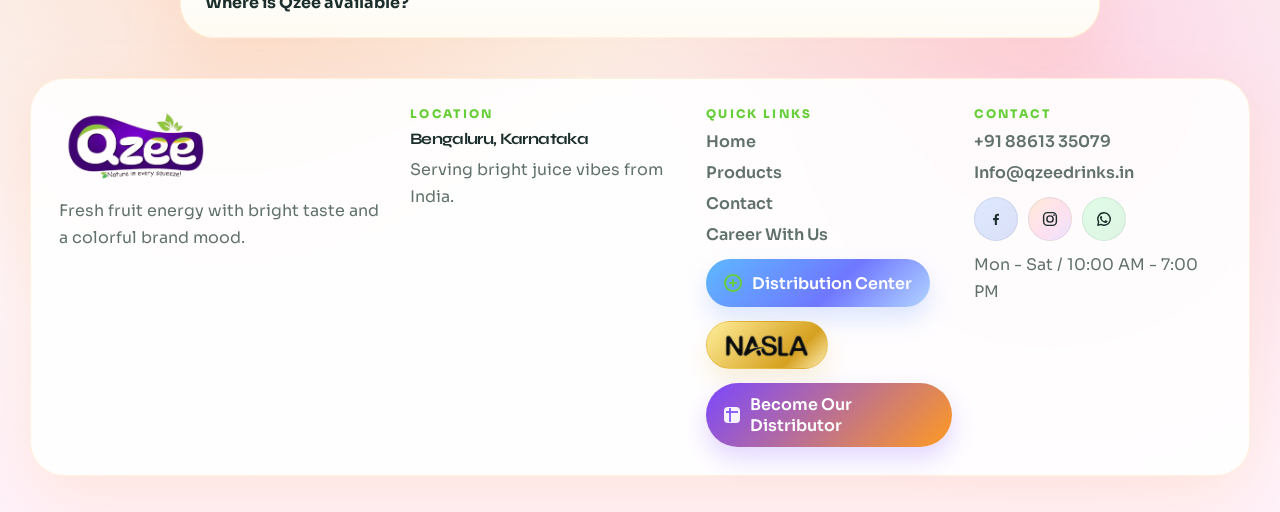
==== commit 063b8873: "rebuild qzee website" ====
--- a/about.html
+++ b/about.html
@@ -124,8 +124,8 @@
         <div class="footer-grid">
           <div class="footer-brand"><img src="assets/qzee-logo.jpg" alt="Qzee Drinks logo" /><p>Fresh fruit energy with bright taste and a colorful brand mood.</p></div>
           <div class="footer-block"><span>Location</span><strong>Bengaluru, Karnataka</strong><p>Serving bright juice vibes from India.</p></div>
-          <div class="footer-block"><span>Quick Links</span><a href="index.html">Home</a><a href="products.html">Products</a><a href="contact.html">Contact</a><a href="mailto:Info@qzeedrinks.in?subject=Career%20With%20Us">Career With Us</a><a class="footer-nasla-btn" href="nasla.html" aria-label="NASLA Water"><img src="assets/nasla-logo.png" alt="NASLA logo" /></a><a class="footer-distributor-btn" href="contact.html"><span class="distributor-icon" aria-hidden="true"></span>Become Our Distributor</a></div>
-          <div class="footer-block"><span>Contact</span><a href="tel:+918861335079">+91 88613 35079</a><a href="mailto:Info@qzeedrinks.in">Info@qzeedrinks.in</a><div class="social-links footer-social-links"><a class="social-link facebook-link" href="https://www.facebook.com/qzeedrinks" target="_blank" rel="noreferrer" aria-label="Facebook"><svg viewBox="0 0 24 24" aria-hidden="true"><path d="M13.2 20v-6.6h2.3l.4-2.7h-2.7V9c0-.8.2-1.4 1.4-1.4H16V5.2c-.3 0-1.1-.1-2.1-.1-2.1 0-3.5 1.3-3.5 3.7v2h-2.3v2.7h2.3V20h2.8Z" class="fill-icon"></path></svg></a><a class="social-link instagram-link" href="https://www.instagram.com/qzee_drinks?igsh=amtldzd6ZnJyOWF2" target="_blank" rel="noreferrer" aria-label="Instagram"><svg viewBox="0 0 24 24" aria-hidden="true"><rect x="3.5" y="3.5" width="17" height="17" rx="5"></rect><circle cx="12" cy="12" r="4.2"></circle><circle cx="17.4" cy="6.7" r="1.2" class="fill-dot"></circle></svg></a><a class="social-link whatsapp-link" href="https://wa.me/918861335079" target="_blank" rel="noreferrer" aria-label="WhatsApp"><svg viewBox="0 0 24 24" aria-hidden="true"><path d="M12 3.75a8.25 8.25 0 0 0-7.12 12.41L3.75 20.25l4.21-1.1A8.25 8.25 0 1 0 12 3.75Z"></path><path d="M9.13 8.5c-.17-.38-.35-.39-.52-.4h-.45c-.16 0-.42.06-.64.3-.22.24-.84.82-.84 2s.86 2.31.98 2.47c.12.16 1.69 2.73 4.18 3.72 2.06.82 2.49.66 2.94.62.45-.04 1.46-.6 1.66-1.19.2-.59.2-1.09.14-1.19-.06-.1-.23-.16-.49-.29-.26-.12-1.53-.75-1.77-.84-.24-.09-.42-.12-.6.12-.18.24-.68.84-.84 1.01-.16.17-.31.19-.57.06-.26-.12-1.08-.4-2.06-1.29-.77-.69-1.29-1.55-1.44-1.81-.15-.26-.02-.4.11-.53.12-.12.26-.31.39-.47.13-.16.17-.27.26-.45.09-.18.04-.34-.02-.47-.06-.13-.54-1.32-.75-1.82Z" class="fill-icon"></path></svg></a></div><p>Mon - Sat / 10:00 AM - 7:00 PM</p></div>
+          <div class="footer-block"><span>Quick Links</span><a href="index.html">Home</a><a href="products.html">Products</a><a href="contact.html">Contact</a><a href="mailto:Info@qzeedrinks.in?subject=Career%20With%20Us">Career With Us</a><a class="footer-distribution-btn" href="distribution.html"><span class="distribution-icon" aria-hidden="true"></span>Distribution Center</a><a class="footer-nasla-btn" href="nasla.html" aria-label="NASLA Water"><img src="assets/nasla-logo.png" alt="NASLA logo" /></a><a class="footer-distributor-btn" href="contact.html"><span class="distributor-icon" aria-hidden="true"></span>Become Our Distributor</a></div>
+          <div class="footer-block"><span>Contact</span><a href="tel:+918861335079">+91 88613 35079</a><a href="mailto:Info@qzeedrinks.in">Info@qzeedrinks.in</a><div class="social-links footer-social-links"><a class="social-link facebook-link" href="https://www.facebook.com/share/1J2gFsnGGF/?mibextid=wwXIfr" target="_blank" rel="noreferrer" aria-label="Facebook"><svg viewBox="0 0 24 24" aria-hidden="true"><path d="M13.2 20v-6.6h2.3l.4-2.7h-2.7V9c0-.8.2-1.4 1.4-1.4H16V5.2c-.3 0-1.1-.1-2.1-.1-2.1 0-3.5 1.3-3.5 3.7v2h-2.3v2.7h2.3V20h2.8Z" class="fill-icon"></path></svg></a><a class="social-link instagram-link" href="https://www.instagram.com/qzee_drinks?igsh=amtldzd6ZnJyOWF2" target="_blank" rel="noreferrer" aria-label="Instagram"><svg viewBox="0 0 24 24" aria-hidden="true"><rect x="3.5" y="3.5" width="17" height="17" rx="5"></rect><circle cx="12" cy="12" r="4.2"></circle><circle cx="17.4" cy="6.7" r="1.2" class="fill-dot"></circle></svg></a><a class="social-link whatsapp-link" href="https://wa.me/918861335079" target="_blank" rel="noreferrer" aria-label="WhatsApp"><svg viewBox="0 0 24 24" aria-hidden="true"><path d="M12 3.75a8.25 8.25 0 0 0-7.12 12.41L3.75 20.25l4.21-1.1A8.25 8.25 0 1 0 12 3.75Z"></path><path d="M9.13 8.5c-.17-.38-.35-.39-.52-.4h-.45c-.16 0-.42.06-.64.3-.22.24-.84.82-.84 2s.86 2.31.98 2.47c.12.16 1.69 2.73 4.18 3.72 2.06.82 2.49.66 2.94.62.45-.04 1.46-.6 1.66-1.19.2-.59.2-1.09.14-1.19-.06-.1-.23-.16-.49-.29-.26-.12-1.53-.75-1.77-.84-.24-.09-.42-.12-.6.12-.18.24-.68.84-.84 1.01-.16.17-.31.19-.57.06-.26-.12-1.08-.4-2.06-1.29-.77-.69-1.29-1.55-1.44-1.81-.15-.26-.02-.4.11-.53.12-.12.26-.31.39-.47.13-.16.17-.27.26-.45.09-.18.04-.34-.02-.47-.06-.13-.54-1.32-.75-1.82Z" class="fill-icon"></path></svg></a></div><p>Mon - Sat / 10:00 AM - 7:00 PM</p></div>
         </div>
       </footer>
     </div>
--- a/styles.css
+++ b/styles.css
@@ -943,6 +943,7 @@
 }
 
 .footer-nasla-btn,
+.footer-distribution-btn,
 .footer-distributor-btn {
   display: inline-flex;
   align-items: center;
@@ -963,6 +964,42 @@
 .footer-nasla-btn img {
   width: 88px;
   max-width: 100%;
+}
+
+.footer-distribution-btn {
+  gap: 10px;
+  padding: 11px 18px;
+  color: white !important;
+  background: linear-gradient(135deg, #5eb8ff, #6f77ff 58%, #b2d5ff);
+  box-shadow: 0 12px 24px rgba(95, 145, 255, 0.22);
+}
+
+.footer-distribution-btn .distribution-icon {
+  position: relative;
+  width: 18px;
+  height: 18px;
+  border-radius: 50%;
+  border: 2px solid currentColor;
+}
+
+.footer-distribution-btn .distribution-icon::before,
+.footer-distribution-btn .distribution-icon::after {
+  content: "";
+  position: absolute;
+  inset: 50% auto auto 50%;
+  background: currentColor;
+  transform: translate(-50%, -50%);
+  opacity: 0.9;
+}
+
+.footer-distribution-btn .distribution-icon::before {
+  width: 8px;
+  height: 2px;
+}
+
+.footer-distribution-btn .distribution-icon::after {
+  width: 2px;
+  height: 8px;
 }
 
 .footer-distributor-btn {
